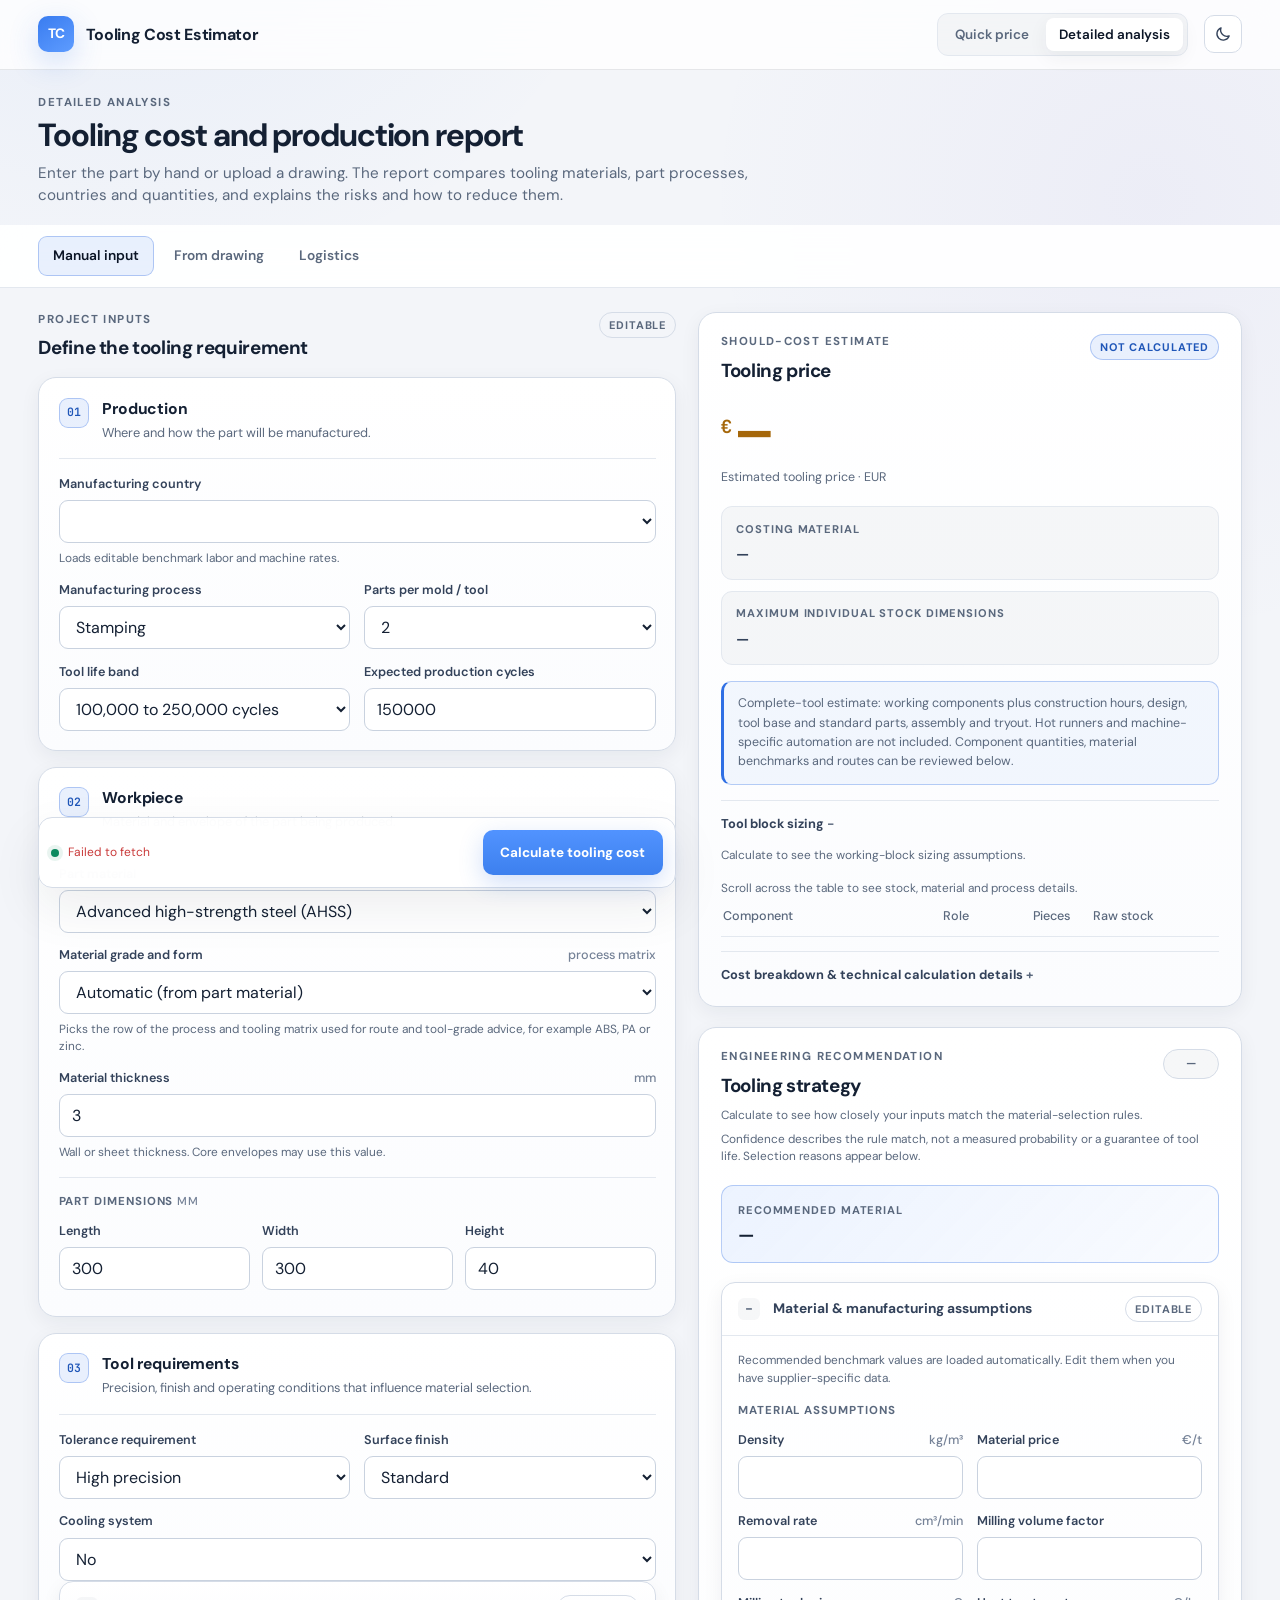
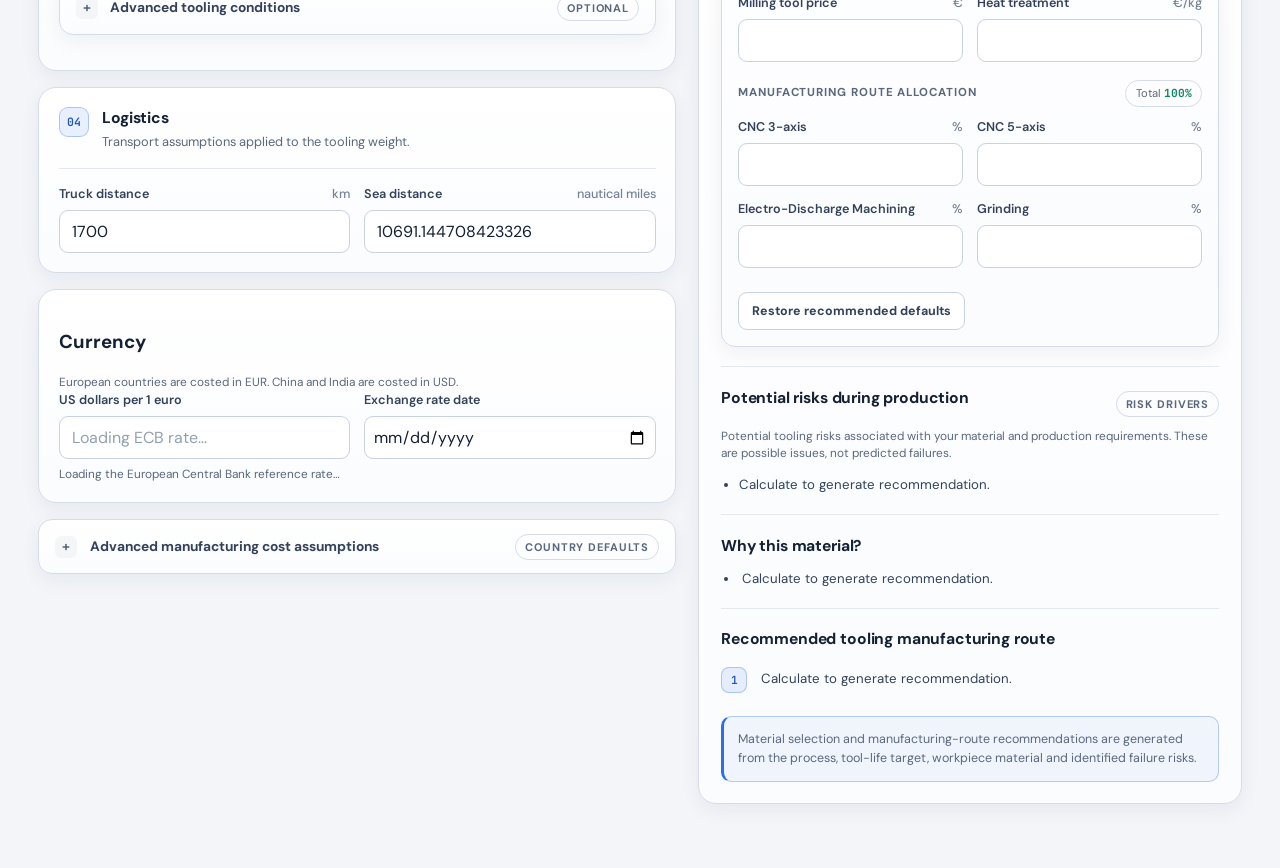
==== frontend/advanced.html @ d8d62699 "Add quick and detailed modes, production report and complete-tool costing Pages and UI - Start page " ====
<!DOCTYPE html>
<html lang="en">
  <head>
    <meta charset="utf-8" />
    <meta name="viewport" content="width=device-width, initial-scale=1" />
    <meta name="color-scheme" content="light dark" />
    <title>Detailed Tooling Analysis</title>

    <link rel="preconnect" href="https://fonts.googleapis.com" />
    <link rel="preconnect" href="https://fonts.gstatic.com" crossorigin />
    <link
      href="https://fonts.googleapis.com/css2?family=DM+Sans:ital,opsz,wght@0,9..40,400;0,9..40,500;0,9..40,600;0,9..40,700&family=JetBrains+Mono:wght@400;500;600&display=swap"
      rel="stylesheet"
    />
    <link rel="stylesheet" href="styles.css" />
    <script src="common.js"></script>
  </head>

  <body>
    <div class="app-shell">
      <header class="app-header">
        <div class="app-header-inner">
          <a class="brand-link" href="index.html">
            <span class="brand-mark" aria-hidden="true">TC</span>
            <span class="brand-name">Tooling Cost Estimator</span>
          </a>
          <nav class="mode-nav" aria-label="Estimator mode">
            <a href="basic.html">Quick price</a>
            <a href="advanced.html" aria-current="page">Detailed analysis</a>
          </nav>
          <button type="button" class="theme-toggle" data-theme-toggle aria-label="Switch theme">
            <svg class="icon-sun" viewBox="0 0 24 24" aria-hidden="true"><circle cx="12" cy="12" r="4.2"/><path d="M12 2.5v2.2M12 19.3v2.2M4.6 4.6l1.6 1.6M17.8 17.8l1.6 1.6M2.5 12h2.2M19.3 12h2.2M4.6 19.4l1.6-1.6M17.8 6.2l1.6-1.6"/></svg>
            <svg class="icon-moon" viewBox="0 0 24 24" aria-hidden="true"><path d="M20.2 14.6A8.4 8.4 0 0 1 9.4 3.8a8.4 8.4 0 1 0 10.8 10.8Z"/></svg>
          </button>
        </div>
      </header>
      <div class="page-hero">
        <p class="eyebrow">Detailed analysis</p>
        <h1>Tooling cost and production report</h1>
        <p class="header-copy">
          Enter the part by hand or upload a drawing. The report compares tooling materials, part processes,
          countries and quantities, and explains the risks and how to reduce them.
        </p>
      </div>

      <nav class="tabs" aria-label="Sections">
        <div class="tabs-inner">
          <button type="button" data-tab="calc" aria-selected="true">Manual input</button>
          <button type="button" data-tab="drawing" aria-selected="false">From drawing</button>
          <button type="button" data-tab="transport" aria-selected="false">Logistics</button>
        </div>
      </nav>

      <main>
        <section id="panel-calc" class="panel active" aria-labelledby="calc-heading">
          <div class="overview-grid">
            <div class="input-column">
              <div class="section-intro">
                <div>
                  <p class="eyebrow">Project inputs</p>
                  <h2 id="calc-heading">Define the tooling requirement</h2>
                </div>
                <span class="status-chip">Editable</span>
              </div>

              <section class="input-card">
                <div class="section-heading">
                  <span class="step-number">01</span>
                  <div>
                    <h3>Production</h3>
                    <p>Where and how the part will be manufactured.</p>
                  </div>
                </div>

                <div class="form-grid two-col">
                  <div class="field field-span-2">
                    <label for="inp-country">Manufacturing country</label>
                    <select id="inp-country"></select>
                    <p class="field-help">Loads editable benchmark labor and machine rates.</p>
                  </div>

                  <div class="field">
                    <label for="inp-process">Manufacturing process</label>
                    <select id="inp-process"></select>
                  </div>

                  <div class="field">
                    <label for="inp-pqty" id="sets-label">Parts per mold / tool</label>
                    <select id="inp-pqty"></select>
                  </div>

                  <div class="field">
                    <label for="inp-cycles" id="quantity-band-label">Tool life band</label>
                    <select id="inp-cycles"></select>
                  </div>

                  <div class="field">
                    <label for="inp-expected-cycles" id="quantity-label">Expected production cycles</label>
                    <input id="inp-expected-cycles" type="number" min="1" step="1" />
                  </div>
                </div>
              </section>

              <section class="input-card">
                <div class="section-heading">
                  <span class="step-number">02</span>
                  <div>
                    <h3>Workpiece</h3>
                    <p>Material and envelope of the part being produced.</p>
                  </div>
                </div>

                <div class="form-grid two-col">
                  <div class="field field-span-2">
                    <label for="inp-workpiece-material">Part material</label>
                    <select id="inp-workpiece-material"></select>
                  </div>

                  <div class="field field-span-2">
                    <label for="inp-material-detail">Material grade and form <span class="unit">process matrix</span></label>
                    <select id="inp-material-detail"><option value="">Automatic (from part material)</option></select>
                    <p class="field-help">Picks the row of the process and tooling matrix used for route and tool-grade advice, for example ABS, PA or zinc.</p>
                  </div>

                  <div class="field field-span-2" id="material-thickness-field">
                    <label for="inp-material-thickness">Material thickness <span class="unit">mm</span></label>
                    <input id="inp-material-thickness" type="number" min="0" step="1" />
                    <p class="field-help">Wall or sheet thickness. Core envelopes may use this value.</p>
                  </div>
                </div>

                <div class="dimension-block">
                  <div class="mini-heading">Part dimensions <span class="unit">mm</span></div>
                  <div class="dim-row">
                    <div class="field">
                      <label for="inp-l">Length</label>
                      <input id="inp-l" type="number" min="1" step="1" />
                    </div>
                    <div class="field">
                      <label for="inp-w">Width</label>
                      <input id="inp-w" type="number" min="1" step="1" />
                    </div>
                    <div class="field">
                      <label for="inp-h">Height</label>
                      <input id="inp-h" type="number" min="1" step="1" />
                    </div>
                  </div>
                </div>
                <p id="part-shape-note" class="field-help"></p>
                <div id="workbook-inputs" hidden>
                  <div class="field">
                    <label for="inp-sizing-mode">Block sizing basis</label>
                    <select id="inp-sizing-mode">
                      <option value="part_scaled">Custom part: adapt reference envelopes</option>
                      <option value="reference">Exact reference example</option>
                    </select>
                  </div>
                  <p id="reference-scope" class="field-help"></p>
                  <button id="use-reference-part" type="button" class="secondary-btn">Restore example geometry</button>
                </div>
              </section>

              <section class="input-card">
                <div class="section-heading">
                  <span class="step-number">03</span>
                  <div>
                    <h3>Tool requirements</h3>
                    <p>Precision, finish and operating conditions that influence material selection.</p>
                  </div>
                </div>

                <div class="form-grid two-col">
                  <div class="field">
                    <label for="inp-tolerance">Tolerance requirement</label>
                    <select id="inp-tolerance">
                      <option value="standard">Standard</option>
                      <option value="precision">Precision</option>
                      <option value="high_precision">High precision</option>
                    </select>
                  </div>

                  <div class="field">
                    <label for="inp-surface-finish">Surface finish</label>
                    <select id="inp-surface-finish">
                      <option value="standard">Standard</option>
                      <option value="high">High</option>
                      <option value="optical">Optical / very high finish</option>
                    </select>
                  </div>

                  <div class="field field-span-2">
                    <label for="inp-cooling">Cooling system</label>
                    <select id="inp-cooling"></select>
                  </div>
                </div>

                <details class="details-card compact-details">
                  <summary>
                    <span>Advanced tooling conditions</span>
                    <span class="summary-meta">Optional</span>
                  </summary>
                  <div class="details-body">
                    <p class="field-help standalone">
                      Known material characteristics are detected automatically. Use these controls only to add an extra abrasive or corrosive condition.
                    </p>
                    <div class="form-grid two-col">
                      <div class="field">
                        <label for="inp-abrasive">Abrasive environment</label>
                        <select id="inp-abrasive">
                          <option value="false">No additional abrasive condition</option>
                          <option value="true">Yes</option>
                        </select>
                      </div>
                      <div class="field">
                        <label for="inp-corrosive">Corrosive environment</label>
                        <select id="inp-corrosive">
                          <option value="false">No additional corrosive condition</option>
                          <option value="true">Yes</option>
                        </select>
                      </div>
                    </div>
                  </div>
                </details>
              </section>

              <section class="input-card">
                <div class="section-heading">
                  <span class="step-number">04</span>
                  <div>
                    <h3>Logistics</h3>
                    <p>Transport assumptions applied to the tooling weight.</p>
                  </div>
                </div>

                <div class="form-grid two-col">
                  <div class="field">
                    <label for="inp-truck">Truck distance <span class="unit">km</span></label>
                    <input id="inp-truck" type="number" min="0" step="1" />
                  </div>
                  <div class="field">
                    <label for="inp-sea">Sea distance <span class="unit">nautical miles</span></label>
                    <input id="inp-sea" type="number" min="0" step="1" />
                  </div>
                </div>
              </section>

              <section class="input-card">
                <h3>Currency</h3>
                <p id="currency-note" class="field-help">European countries are costed in EUR. China and India are costed in USD.</p>
                <div class="form-grid two-col">
                  <div class="field"><label for="inp-fx">US dollars per 1 euro</label><input id="inp-fx" type="number" min="0" step="1" placeholder="Loading ECB rate…" /></div>
                  <div class="field"><label for="inp-fx-date">Exchange rate date</label><input id="inp-fx-date" type="date" /></div>
                </div>
                <p id="fx-source" class="field-help" aria-live="polite">Loading the European Central Bank reference rate…</p>
                <button id="fx-reset" type="button" class="secondary-btn" hidden>Use the ECB rate</button>
              </section>
              <details class="details-card cost-assumptions">
                <summary>
                  <span>Advanced manufacturing cost assumptions</span>
                  <span id="country-defaults-flag" class="summary-meta">Country defaults</span>
                </summary>
                <div class="details-body">
                  <div class="inline-callout">
                    These benchmark values are loaded from the selected country profile and remain fully editable. Modified fields are highlighted. The engineering rate prices tool design, electricity prices machine energy, and overhead and supplier margin form the commercial layer of the price.
                  </div>

                  <div class="assumption-section">
                    <div class="mini-heading">Engineering &amp; labor</div>
                    <div class="form-grid two-col">
                      <div class="field">
                        <label for="inp-engineering-rate">Engineering rate <span class="unit">€/h</span></label>
                        <input id="inp-engineering-rate" type="number" min="0" step="1" />
                      </div>
                      <div class="field">
                        <label for="inp-assembly-rate">Assembly / operator <span class="unit">€/h</span></label>
                        <input id="inp-assembly-rate" type="number" min="0" step="1" />
                      </div>
                    </div>
                  </div>

                  <div class="assumption-section">
                    <div class="mini-heading">Machining rates</div>
                    <div class="form-grid two-col">
                      <div class="field">
                        <label for="inp-cnc3-rate">CNC 3-axis <span class="unit">€/h</span></label>
                        <input id="inp-cnc3-rate" type="number" min="0" step="1" />
                      </div>
                      <div class="field">
                        <label for="inp-cnc5-rate">CNC 5-axis <span class="unit">€/h</span></label>
                        <input id="inp-cnc5-rate" type="number" min="0" step="1" />
                      </div>
                      <div class="field">
                        <label for="inp-edm-rate">Electro-Discharge Machining <span class="unit">€/h</span></label>
                        <input id="inp-edm-rate" type="number" min="0" step="1" />
                      </div>
                      <div class="field">
                        <label for="inp-grinding-rate">Grinding <span class="unit">€/h</span></label>
                        <input id="inp-grinding-rate" type="number" min="0" step="1" />
                      </div>
                    </div>
                  </div>

                  <div class="assumption-section">
                    <div class="mini-heading">Energy &amp; efficiency</div>
                    <div class="form-grid three-col">
                      <div class="field">
                        <label for="inp-electricity">Electricity <span class="unit">€/kWh</span></label>
                        <input id="inp-electricity" type="number" min="0" step="1" />
                      </div>
                      <div class="field">
                        <label for="inp-machine-efficiency">Machine efficiency <span class="unit">%</span></label>
                        <input id="inp-machine-efficiency" type="number" min="1" max="100" step="1" />
                      </div>
                      <div class="field">
                        <label for="inp-operator-efficiency">Operator efficiency <span class="unit">%</span></label>
                        <input id="inp-operator-efficiency" type="number" min="1" max="100" step="1" />
                      </div>
                    </div>
                  </div>

                  <div class="assumption-section">
                    <div class="mini-heading">Commercial assumptions</div>
                    <div class="form-grid two-col">
                      <div class="field">
                        <label for="inp-overhead-rate">Overhead <span class="unit">%</span></label>
                        <input id="inp-overhead-rate" type="number" min="0" max="100" step="1" />
                      </div>
                      <div class="field">
                        <label for="inp-margin-rate">Supplier margin <span class="unit">%</span></label>
                        <input id="inp-margin-rate" type="number" min="0" max="100" step="1" />
                      </div>
                    </div>
                  </div>

                  <button id="reset-country-defaults" type="button" class="secondary-btn">
                    Restore country defaults
                  </button>
                </div>
              </details>

              <div class="calculate-bar">
                <div class="calculate-status-wrap">
                  <span class="status-dot" aria-hidden="true"></span>
                  <p id="calc-status" class="calc-status" aria-live="polite"></p>
                </div>
                <button id="calculate-btn" type="button" class="calculate-btn">
                  Calculate tooling cost
                </button>
              </div>
            </div>

            <aside class="results-column">
              <section class="result-card price-card">
                <div class="result-card-header">
                  <div>
                    <p class="eyebrow">Should-cost estimate</p>
                    <h2 id="price-heading">Tooling price</h2>
                  </div>
                  <span id="estimate-state" class="status-chip accent" aria-live="polite">Not calculated</span>
                </div>

                <div class="price-hero">
                  <span class="currency">€</span>
                  <strong id="out-total">—</strong>
                </div>
                <p class="price-caption">Estimated tooling price · <span id="result-currency">EUR</span></p>
                <p id="estimate-scope" class="estimate-warning" role="status"></p>

                <div class="result-summary-grid">
                  <div class="summary-tile wide">
                    <span>Costing material</span>
                    <strong id="out-c12">—</strong>
                  </div>
                  <div class="summary-tile wide">
                    <span>Maximum individual stock dimensions</span>
                    <strong id="out-c13">—</strong>
                  </div>
                </div>

                <div class="model-note">
                  Complete-tool estimate: working components plus construction hours, design, tool base and standard parts, assembly and tryout. Hot runners and machine-specific automation are not included. Component quantities, material benchmarks and routes can be reviewed below.
                </div>

                <details class="technical-details tooling-block-details" open>
                  <summary>Tool block sizing</summary>
                  <div class="details-body">
                    <p id="tooling-sizing-basis" class="field-help standalone">
                      Calculate to see the working-block sizing assumptions.
                    </p>
                    <p class="field-help">Scroll across the table to see stock, material and process details.</p>
                    <div class="table-wrap" role="region" aria-label="Component stock and material details" tabindex="0">
                      <table class="outputs-table block-table" id="out-blocks">
                        <thead>
                          <tr>
                            <th>Component</th>
                            <th>Role</th>
                            <th>Pieces</th>
                            <th>Raw stock</th>
                            <th>Material / process note</th>
                          </tr>
                        </thead>
                        <tbody></tbody>
                      </table>
                    </div>
                  </div>
                </details>

                <section id="workbook-results" hidden>
                  <p id="block-counts" class="field-help"></p>
                  <p id="grade-summary" class="field-help"></p>
                  <div class="section-title-row">
                    <h3>Component inputs</h3>
                    <span id="block-modified" class="summary-meta">Workbook defaults</span>
                  </div>
                  <div id="block-editors"></div>
                  <button id="reset-blocks" type="button" class="secondary-btn">Restore all component defaults</button>
                  <details class="technical-details">
                    <summary>Estimate scope and design checks</summary>
                    <ul id="estimate-warnings" class="recommendation-list"></ul>
                    <p id="cost-model-note" class="field-help"></p>
                    <h4>Before ordering stock</h4>
                    <ul id="sizing-checklist" class="recommendation-list"></ul>
                  </details>
                  <details class="technical-details">
                    <summary>Block roles and sizing rules</summary>
                    <dl id="sizing-glossary" class="sizing-glossary"></dl>
                    <ol id="sizing-steps" class="recommendation-list"></ol>
                    <h4>Worked example: 100 mm wax sphere</h4>
                    <p class="field-help">Two female halves enclose the sphere. Select Investment casting to calculate this example and edit its assumptions.</p>
                    <div class="table-wrap"><table class="outputs-table"><tbody id="sizing-example"></tbody></table></div>
                  </details>
                </section>

                <details class="technical-details">
                  <summary>Cost breakdown &amp; technical calculation details</summary>
                  <div class="details-body table-wrap">
                    <table class="outputs-table" id="out-main">
                      <tbody></tbody>
                    </table>
                  </div>
                </details>
              </section>

              <section class="result-card recommendation-card">
                <div class="result-card-header">
                  <div>
                    <p class="eyebrow">Engineering recommendation</p>
                    <h2>Tooling strategy</h2>
                  </div>
                  <strong id="rec-confidence" class="confidence-badge">—</strong>
                </div>

                <p id="confidence-explanation" class="field-help">Calculate to see how closely your inputs match the material-selection rules.</p>
                <p class="field-help">Confidence describes the rule match, not a measured probability or a guarantee of tool life. Selection reasons appear below.</p>
                <div class="material-hero">
                  <span>Recommended material</span>
                  <strong id="rec-material">—</strong>
                </div>

                <details id="legacy-tooling-assumptions" class="details-card tooling-assumptions" open>
                  <summary>
                    <span>Material &amp; manufacturing assumptions</span>
                    <span class="summary-meta">Editable</span>
                  </summary>
                  <div class="details-body">
                    <p class="field-help standalone">
                      Recommended benchmark values are loaded automatically. Edit them when you have supplier-specific data.
                    </p>

                    <div class="mini-heading">Material assumptions</div>
                    <div class="form-grid two-col">
                      <div class="field">
                        <label for="inp-tool-density">Density <span class="unit">kg/m³</span></label>
                        <input id="inp-tool-density" type="number" min="1" step="1" />
                      </div>
                      <div class="field">
                        <label for="inp-tool-price">Material price <span class="unit">€/t</span></label>
                        <input id="inp-tool-price" type="number" min="0" step="1" />
                      </div>
                      <div class="field">
                        <label for="inp-tool-mrr">Removal rate <span class="unit">cm³/min</span></label>
                        <input id="inp-tool-mrr" type="number" min="0" step="1" />
                      </div>
                      <div class="field">
                        <label for="inp-milling-volume-factor">Milling volume factor</label>
                        <input id="inp-milling-volume-factor" type="number" min="0" step="1" />
                      </div>
                      <div class="field">
                        <label for="inp-milling-tool-price">Milling tool price <span class="unit">€</span></label>
                        <input id="inp-milling-tool-price" type="number" min="0" step="1" />
                      </div>
                      <div class="field">
                        <label for="inp-heat-treatment">Heat treatment <span class="unit">€/kg</span></label>
                        <input id="inp-heat-treatment" type="number" min="0" step="1" />
                      </div>
                    </div>

                    <div class="route-heading-row">
                      <div class="mini-heading">Manufacturing route allocation</div>
                      <div class="route-total-pill">Total <strong id="route-total">100%</strong></div>
                    </div>

                    <div class="form-grid two-col route-grid">
                      <div class="field">
                        <label for="inp-route-cnc3">CNC 3-axis <span class="unit">%</span></label>
                        <input id="inp-route-cnc3" type="number" min="0" max="100" step="1" />
                      </div>
                      <div class="field">
                        <label for="inp-route-cnc5">CNC 5-axis <span class="unit">%</span></label>
                        <input id="inp-route-cnc5" type="number" min="0" max="100" step="1" />
                      </div>
                      <div class="field">
                        <label for="inp-route-edm">Electro-Discharge Machining <span class="unit">%</span></label>
                        <input id="inp-route-edm" type="number" min="0" max="100" step="1" />
                      </div>
                      <div class="field">
                        <label for="inp-route-grinding">Grinding <span class="unit">%</span></label>
                        <input id="inp-route-grinding" type="number" min="0" max="100" step="1" />
                      </div>
                    </div>

                    <button id="reset-tooling-defaults" type="button" class="secondary-btn">
                      Restore recommended defaults
                    </button>
                  </div>
                </details>

                <div class="recommendation-section">
                  <div class="section-title-row">
                    <h3>Potential risks during production</h3>
                    <span class="mini-badge">Risk drivers</span>
                  </div>
                  <p class="field-help">Potential tooling risks associated with your material and production requirements. These are possible issues, not predicted failures.</p>
                  <ul id="rec-failure-modes" class="recommendation-list risk-list">
                    <li>Calculate to generate recommendation.</li>
                  </ul>
                </div>

                <div class="recommendation-section">
                  <h3>Why this material?</h3>
                  <ul id="rec-reasons" class="recommendation-list reason-list">
                    <li>Calculate to generate recommendation.</li>
                  </ul>
                </div>

                <div class="recommendation-section route-section">
                  <h3>Recommended tooling manufacturing route</h3>
                  <ol id="rec-operations" class="recommendation-list recommendation-route">
                    <li>Calculate to generate recommendation.</li>
                  </ol>
                </div>

                <div class="model-note small">
                  Material selection and manufacturing-route recommendations are generated from the process, tool-life target, workpiece material and identified failure risks.
                </div>
              </section>
            </aside>
          </div>
          <section id="report" class="report" aria-labelledby="report-heading" hidden>
            <div class="section-intro report-intro">
              <div>
                <p class="eyebrow">Production report</p>
                <h2 id="report-heading">How to make it, and what it costs</h2>
              </div>
              <span id="report-state" class="status-chip accent">Up to date</span>
            </div>

            <div class="report-kpis">
              <div class="kpi"><span>Tooling price</span><strong id="rk-price">—</strong><small id="rk-price-note"></small></div>
              <div class="kpi"><span>Tooling cost per part</span><strong id="rk-per-part">—</strong><small id="rk-per-part-note"></small></div>
              <div class="kpi"><span>Best-fit tooling material</span><strong id="rk-material">—</strong><small id="rk-material-note"></small></div>
              <div class="kpi"><span>Lowest-cost country</span><strong id="rk-country">—</strong><small id="rk-country-note"></small></div>
            </div>

            <section class="result-card ai-card" aria-labelledby="ai-heading">
              <div class="result-card-header">
                <div>
                  <p class="eyebrow">AI summary</p>
                  <h3 id="ai-heading">Recommendations in plain words</h3>
                </div>
                <button id="ai-btn" type="button" class="secondary-btn ai-btn">Write AI summary</button>
              </div>
              <p id="ai-status" class="field-help" aria-live="polite">Writes a short summary of this report. It uses only the figures calculated here, and takes about 5–15 seconds.</p>
              <div id="ai-output" class="ai-output" hidden>
                <p id="ai-headline" class="ai-headline"></p>
                <h4>Recommendations</h4>
                <ul id="ai-recommendations" class="recommendation-list reason-list"></ul>
                <h4>Watch out for</h4>
                <ul id="ai-watch" class="recommendation-list risk-list"></ul>
                <p id="ai-model" class="field-help"></p>
              </div>
            </section>

            <div class="report-grid">
              <section class="result-card" aria-labelledby="drivers-heading">
                <p class="eyebrow">Cost structure</p>
                <h3 id="drivers-heading">Where the money goes</h3>
                <div id="rp-drivers" class="bar-list"></div>
              </section>
              <section class="result-card" aria-labelledby="quantity-heading">
                <p class="eyebrow">Quantity</p>
                <h3 id="quantity-heading">Tool cost by production quantity</h3>
                <p class="field-help">Higher quantities need more durable tooling and, beyond the tool's life, replacement working components. Lifetime = first tool + replacements; the cost per part spreads the lifetime cost over the quantity shown.</p>
                <div class="table-wrap" role="region" aria-label="Tool cost by quantity" tabindex="0">
                  <table class="outputs-table compare-table">
                    <thead><tr><th>Quantity band</th><th class="num">Tool price</th><th class="num">Lifetime</th><th class="num">Per part</th></tr></thead>
                    <tbody id="rp-quantity"></tbody>
                  </table>
                </div>
              </section>
            </div>

            <section class="result-card" aria-labelledby="life-heading">
              <p class="eyebrow">Tool life</p>
              <h3 id="life-heading">How long the tool lasts, and what the whole run costs</h3>
              <div class="report-kpis life-kpis">
                <div class="kpi"><span>Typical life of working parts</span><strong id="rl-life">—</strong><small id="rl-life-note"></small></div>
                <div class="kpi"><span>Replacement sets</span><strong id="rl-replacements">—</strong><small id="rl-replacements-note"></small></div>
                <div class="kpi"><span>Lifetime tooling cost</span><strong id="rl-lifetime">—</strong><small id="rl-lifetime-note"></small></div>
              </div>
              <ul id="rl-items" class="recommendation-list reason-list"></ul>
              <p id="rl-basis" class="field-help"></p>
            </section>

            <section class="result-card" aria-labelledby="materials-heading">
              <p class="eyebrow">Tooling material</p>
              <h3 id="materials-heading">Which tooling material is better?</h3>
              <p id="rp-material-basis" class="field-help"></p>
              <div id="rp-materials" class="option-grid"></div>
              <details class="technical-details">
                <summary id="rp-materials-hidden-summary">Not recommended for this process</summary>
                <div id="rp-materials-hidden" class="option-grid"></div>
              </details>
            </section>

            <section class="result-card matrix-card" aria-labelledby="matrix-heading">
              <div class="result-card-header">
                <div>
                  <p class="eyebrow">Process and tooling matrix</p>
                  <h3 id="matrix-heading">Recommended route for your material and quantity</h3>
                </div>
                <span id="rp-matrix-chip" class="status-chip"></span>
              </div>
              <p id="rp-matrix-summary" class="matrix-summary"></p>
              <div id="rp-matrix-body">
                <div class="table-wrap" role="region" aria-label="Process and tooling by quantity" tabindex="0">
                  <table class="outputs-table compare-table matrix-table">
                    <thead><tr><th>Quantity band</th><th>Production route</th><th>Tooling</th></tr></thead>
                    <tbody id="rp-matrix-bands"></tbody>
                  </table>
                </div>
                <h4 class="mini-heading">Tool grades for your quantity</h4>
                <dl id="rp-matrix-grades" class="risk-table"></dl>
              </div>
            </section>

            <section class="result-card" aria-labelledby="processes-heading">
              <p class="eyebrow">Part production</p>
              <h3 id="processes-heading">Which process should make the part?</h3>
              <p class="field-help">The same part and quantity, with the tooling priced for each process that suits the part material. Piece cost (cycle time, material and labour per part) is not calculated; the piece-cost level is a general guide.</p>
              <div id="rp-processes" class="option-grid"></div>
            </section>

            <div class="report-grid">
              <section class="result-card" aria-labelledby="countries-heading">
                <p class="eyebrow">Sourcing</p>
                <h3 id="countries-heading">Where is the tool cheapest?</h3>
                <p id="rp-country-basis" class="field-help"></p>
                <div id="rp-countries" class="bar-list"></div>
              </section>
              <section class="result-card" aria-labelledby="risks-heading">
                <p class="eyebrow">Risks</p>
                <h3 id="risks-heading">Risks and how to reduce them</h3>
                <dl id="rp-risks" class="risk-table"></dl>
              </section>
            </div>

            <section class="result-card" aria-labelledby="design-heading">
              <p class="eyebrow">Design and ordering</p>
              <h3 id="design-heading">Advice before you order</h3>
              <ul id="rp-design" class="recommendation-list reason-list"></ul>
              <ul id="rp-method" class="method-notes"></ul>
            </section>
          </section>
        </section>

        <section id="panel-drawing" class="panel" aria-labelledby="drawing-heading">
          <div class="drawing-shell">
            <div class="section-intro">
              <div>
                <p class="eyebrow">Drawing to estimate</p>
                <h2 id="drawing-heading">Estimate tooling cost from a part drawing</h2>
              </div>
              <span id="drawing-state" class="status-chip accent" aria-live="polite">No drawing</span>
            </div>

            <div class="drawing-grid">
              <section class="input-card drawing-upload-card">
                <div class="section-heading">
                  <span class="step-number">01</span>
                  <div>
                    <h3>Upload drawing</h3>
                    <p>PDF, PNG, JPG, WEBP, TIFF, BMP or GIF · up to 15 MB</p>
                  </div>
                </div>

                <div id="drop-zone" class="drop-zone" role="button" tabindex="0" aria-describedby="drop-zone-hint">
                  <svg class="drop-icon" viewBox="0 0 24 24" aria-hidden="true"><path d="M12 16V4m0 0-4.5 4.5M12 4l4.5 4.5M4 15v3a2 2 0 0 0 2 2h12a2 2 0 0 0 2-2v-3" fill="none" stroke="currentColor" stroke-width="1.8" stroke-linecap="round" stroke-linejoin="round"/></svg>
                  <strong>Drop a drawing here</strong>
                  <span>or <span class="link-like">browse your computer</span></span>
                  <span id="drop-zone-hint" class="drop-hint">You can also paste a screenshot (Ctrl+V / ⌘V).</span>
                </div>
                <p id="drawing-upload-error" class="upload-error" role="alert" hidden></p>
                <input id="drawing-file" type="file" accept=".pdf,.png,.jpg,.jpeg,.webp,.tif,.tiff,.bmp,.gif,application/pdf,image/*" hidden />

                <div id="drawing-preview" class="drawing-preview" hidden>
                  <div id="drawing-preview-frame" class="drawing-preview-frame"></div>
                  <div class="drawing-file-row">
                    <span id="drawing-file-name" class="drawing-file-name"></span>
                    <button id="drawing-replace" type="button" class="secondary-btn">Upload another</button>
                  </div>
                </div>

                <p class="field-help">The drawing is sent to the configured AI model for reading. CAD-exported PDFs give the most reliable result: their values are cross-checked against the text inside the PDF.</p>
              </section>

              <section class="input-card drawing-results-card">
                <div class="section-heading">
                  <span class="step-number">02</span>
                  <div>
                    <h3>Check recognized values</h3>
                    <p>Overall part envelope in millimetres. Every value stays editable.</p>
                  </div>
                </div>

                <div id="drawing-empty" class="drawing-empty">Upload a drawing to read its dimensions.</div>
                <div id="drawing-loading" class="drawing-loading" hidden>
                  <span class="spinner" aria-hidden="true"></span>
                  <span id="drawing-loading-text">Reading drawing…</span>
                </div>
                <div id="drawing-error" class="drawing-error" role="alert" hidden></div>

                <div id="drawing-fields" hidden>
                  <p id="drawing-part-name" class="drawing-part-name"></p>
                  <div class="drawing-dims">
                    <div class="field">
                      <label for="drawing-l">Length <span class="unit">mm</span></label>
                      <input id="drawing-l" type="number" min="0" step="any" />
                      <p id="drawing-l-source" class="dim-source"></p>
                    </div>
                    <div class="field">
                      <label for="drawing-w">Width <span class="unit">mm</span></label>
                      <input id="drawing-w" type="number" min="0" step="any" />
                      <p id="drawing-w-source" class="dim-source"></p>
                    </div>
                    <div class="field">
                      <label for="drawing-h">Height <span class="unit">mm</span></label>
                      <input id="drawing-h" type="number" min="0" step="any" />
                      <p id="drawing-h-source" class="dim-source"></p>
                    </div>
                  </div>
                  <div class="form-grid two-col">
                    <div class="field">
                      <label for="drawing-t">Wall / material thickness <span class="unit">mm</span></label>
                      <input id="drawing-t" type="number" min="0" step="any" />
                      <p id="drawing-t-source" class="dim-source"></p>
                    </div>
                    <div class="field">
                      <label for="drawing-material">Part material</label>
                      <select id="drawing-material"></select>
                      <p id="drawing-material-source" class="dim-source"></p>
                    </div>
                  </div>
                  <ul id="drawing-warnings" class="drawing-warnings"></ul>
                  <details class="technical-details drawing-all-dims">
                    <summary id="drawing-all-dims-summary">All dimensions read</summary>
                    <div class="details-body">
                      <div class="table-wrap" role="region" aria-label="All dimensions read from the drawing" tabindex="0">
                        <table class="outputs-table">
                          <thead><tr><th>As printed</th><th>Unit</th><th>View</th><th>Measures</th><th>Check</th></tr></thead>
                          <tbody id="drawing-all-dims"></tbody>
                        </table>
                      </div>
                    </div>
                  </details>
                  <p id="drawing-model" class="field-help"></p>
                </div>
              </section>
            </div>

            <section class="input-card drawing-cost-card">
              <div class="section-heading">
                <span class="step-number">03</span>
                <div>
                  <h3>Calculate tooling cost</h3>
                  <p>These settings are shared with Manual input, where all other assumptions can be edited.</p>
                </div>
              </div>
              <div class="drawing-cost-grid">
                <div class="form-grid two-col">
                  <div class="field">
                    <label for="drawing-country">Manufacturing country</label>
                    <select id="drawing-country" data-mirror="inp-country"></select>
                  </div>
                  <div class="field">
                    <label for="drawing-process">Manufacturing process</label>
                    <select id="drawing-process" data-mirror="inp-process"></select>
                  </div>
                  <div class="field field-span-2">
                    <label for="drawing-pqty" data-label-from="sets-label">Parts per mold / tool</label>
                    <select id="drawing-pqty" data-mirror="inp-pqty"></select>
                  </div>
                  <div class="field">
                    <label for="drawing-cycles" data-label-from="quantity-band-label">Tool life band</label>
                    <select id="drawing-cycles" data-mirror="inp-cycles"></select>
                  </div>
                  <div class="field">
                    <label for="drawing-expected" data-label-from="quantity-label">Expected production cycles</label>
                    <input id="drawing-expected" type="number" min="1" step="1" data-mirror="inp-expected-cycles" />
                  </div>
                </div>
                <div class="drawing-cost-result">
                  <button id="drawing-calc-btn" type="button" class="calculate-btn" disabled>Use these values &amp; calculate</button>
                  <p id="drawing-calc-status" class="field-help" aria-live="polite">Upload a drawing first.</p>
                  <div id="drawing-cost" class="drawing-cost" hidden>
                    <span class="eyebrow">Estimated tooling price</span>
                    <div class="price-hero"><span id="drawing-cost-currency" class="currency">€</span><strong id="drawing-cost-total">—</strong></div>
                    <p id="drawing-cost-detail" class="price-caption"></p>
                    <p id="drawing-cost-scope" class="estimate-warning"></p>
                    <button id="drawing-open-breakdown" type="button" class="secondary-btn">Open the full report</button>
                  </div>
                </div>
              </div>
            </section>
          </div>
        </section>

        <section id="panel-transport" class="panel" aria-labelledby="transport-heading">
          <div class="reference-shell">
            <div class="section-intro reference-intro">
              <div>
                <p class="eyebrow">Logistics assumptions</p>
                <h2 id="transport-heading">Transport parameters</h2>
              </div>
            </div>
            <div class="reference-card">
              <p class="reference-copy">Distances are entered under Manual input. Freight prices below apply to one vehicle or sea load. The estimate allocates them to the tooling weight, or charges whole loads.</p>
              <div class="form-grid two-col">
<div class="field"><label for="road-rate">Road freight rate <span class="unit">€/vehicle-km</span></label><input id="road-rate" type="number" min="0" step="1" value="5.6" /></div><div class="field"><label for="sea-rate">Sea freight rate <span class="unit">€/load-nautical mile</span></label><input id="sea-rate" type="number" min="0" step="1" value="0.7482828282828283" /></div><div class="field"><label for="road-load">Road load capacity <span class="unit">kg</span></label><input id="road-load" type="number" min="0" step="1" value="18000" /></div><div class="field"><label for="sea-load">Sea load capacity <span class="unit">kg</span></label><input id="sea-load" type="number" min="0" step="1" value="27000" /></div><div class="field"><label for="road-journeys">Charged road journeys <span class="unit"></span></label><input id="road-journeys" type="number" min="1" step="1" value="2" /></div><div class="field"><label for="sea-journeys">Charged sea journeys <span class="unit"></span></label><input id="sea-journeys" type="number" min="1" step="1" value="2" /></div>
              <div class="field field-span-2"><label for="freight-allocation">Freight allocation</label><select id="freight-allocation"><option value="proportional">Proportional share by weight</option><option value="whole_load">Whole loads (rounded up)</option></select></div>
              </div>
              <p class="field-help">Two charged journeys preserve the original estimate’s ×2 factor. Change this to match your shipment. Proportional allocation may differ from a carrier’s minimum charge.</p>
              <button id="reset-logistics" class="secondary-btn" type="button">Restore freight defaults</button>
              <div id="freight-breakdown" class="model-note" aria-live="polite">Calculate to see road and sea freight costs.</div>
              <p class="field-help">Freight = distance × rate × load allocation × charged journeys. Freight is passed through at cost, without overhead or margin.</p>
              <p id="logistics-status" class="field-help" aria-live="polite"></p>
            </div>
          </div>
        </section>
      </main>
    </div>

    <script src="workbook.js"></script>
    <script src="app.js"></script>
    <script src="report.js"></script>
  </body>
</html>
---- frontend/styles.css ----
:root {
  --radius-lg: 18px;
  --radius-md: 12px;
  --radius-sm: 9px;
  --font: "DM Sans", "Segoe UI", system-ui, sans-serif;
  --mono: "JetBrains Mono", "SF Mono", ui-monospace, monospace;
  color-scheme: light;
  --bg: #f3f5f9;
  --bg-soft: #edf1f6;
  --surface: #ffffff;
  --surface-raised: #ffffff;
  --surface-soft: #f6f8fb;
  --surface-hover: #edf2fa;
  --border: #d5dce7;
  --border-soft: #e3e8ef;
  --text: #142033;
  --text-strong: #0b1526;
  --text-soft: #33425a;
  --muted: #5a687d;
  --muted-2: #758297;
  --accent: #2f6fe4;
  --accent-hover: #245bc0;
  --accent-text: #1f56b8;
  --link-hover: #1d4ea6;
  --accent-soft: rgba(47, 111, 228, 0.1);
  --accent-faint: rgba(47, 111, 228, 0.05);
  --accent-border: rgba(47, 111, 228, 0.32);
  --accent-shadow: rgba(47, 111, 228, 0.22);
  --focus-ring: rgba(47, 111, 228, 0.18);
  --ok: #0c8a5f;
  --ok-soft: rgba(12, 138, 95, 0.09);
  --warn: #a5670a;
  --danger: #c93a3a;
  --tint: rgba(15, 30, 60, 0.035);
  --inset-bg: rgba(15, 30, 60, 0.035);
  --header-bg: rgba(255, 255, 255, 0.8);
  --header-border: rgba(20, 32, 51, 0.1);
  --tabs-bg: rgba(255, 255, 255, 0.92);
  --sticky-bg: rgba(255, 255, 255, 0.95);
  --card-grad-1: #ffffff;
  --card-grad-2: #fbfcfe;
  --glow-1: rgba(47, 111, 228, 0.08);
  --glow-2: rgba(110, 90, 200, 0.05);
  --input-bg: #ffffff;
  --input-bg-focus: #ffffff;
  --input-border: #c9d2df;
  --input-border-hover: #a9b6c8;
  --placeholder: #93a0b3;
  --shadow-lg: 0 20px 50px rgba(20, 32, 51, 0.08);
  --shadow-sm: 0 6px 20px rgba(20, 32, 51, 0.06);
}

/* Dark theme: follows the system unless the visitor picked a theme. */
@media (prefers-color-scheme: dark) {
  :root:not([data-theme="light"]) {
  color-scheme: dark;
  --bg: #0b1016;
  --bg-soft: #0f151d;
  --surface: #131b26;
  --surface-raised: #182231;
  --surface-soft: #101821;
  --surface-hover: #1d2938;
  --border: #273548;
  --border-soft: #202c3b;
  --text: #edf3fb;
  --text-strong: #ffffff;
  --text-soft: #c5d0df;
  --muted: #8597ad;
  --muted-2: #64748b;
  --accent: #4c8dff;
  --accent-hover: #6ba0ff;
  --accent-text: #9ec0ff;
  --link-hover: #8db5ff;
  --accent-soft: rgba(76, 141, 255, 0.12);
  --accent-faint: rgba(76, 141, 255, 0.065);
  --accent-border: rgba(76, 141, 255, 0.35);
  --accent-shadow: rgba(61, 128, 238, 0.24);
  --focus-ring: rgba(76, 141, 255, 0.14);
  --ok: #42d6a4;
  --ok-soft: rgba(66, 214, 164, 0.1);
  --warn: #f4bd4c;
  --danger: #ff7474;
  --tint: rgba(255, 255, 255, 0.03);
  --inset-bg: rgba(8, 13, 18, 0.3);
  --header-bg: rgba(11, 16, 22, 0.72);
  --header-border: rgba(39, 53, 72, 0.8);
  --tabs-bg: rgba(11, 16, 22, 0.9);
  --sticky-bg: rgba(15, 21, 29, 0.93);
  --card-grad-1: rgba(24, 34, 49, 0.96);
  --card-grad-2: rgba(19, 27, 38, 0.98);
  --glow-1: rgba(62, 115, 196, 0.16);
  --glow-2: rgba(88, 70, 175, 0.09);
  --input-bg: #0d141c;
  --input-bg-focus: #0f1721;
  --input-border: #314156;
  --input-border-hover: #41546c;
  --placeholder: #526279;
  --shadow-lg: 0 28px 70px rgba(0, 0, 0, 0.28);
  --shadow-sm: 0 10px 30px rgba(0, 0, 0, 0.16);
  }
}

:root[data-theme="dark"] {
  color-scheme: dark;
  --bg: #0b1016;
  --bg-soft: #0f151d;
  --surface: #131b26;
  --surface-raised: #182231;
  --surface-soft: #101821;
  --surface-hover: #1d2938;
  --border: #273548;
  --border-soft: #202c3b;
  --text: #edf3fb;
  --text-strong: #ffffff;
  --text-soft: #c5d0df;
  --muted: #8597ad;
  --muted-2: #64748b;
  --accent: #4c8dff;
  --accent-hover: #6ba0ff;
  --accent-text: #9ec0ff;
  --link-hover: #8db5ff;
  --accent-soft: rgba(76, 141, 255, 0.12);
  --accent-faint: rgba(76, 141, 255, 0.065);
  --accent-border: rgba(76, 141, 255, 0.35);
  --accent-shadow: rgba(61, 128, 238, 0.24);
  --focus-ring: rgba(76, 141, 255, 0.14);
  --ok: #42d6a4;
  --ok-soft: rgba(66, 214, 164, 0.1);
  --warn: #f4bd4c;
  --danger: #ff7474;
  --tint: rgba(255, 255, 255, 0.03);
  --inset-bg: rgba(8, 13, 18, 0.3);
  --header-bg: rgba(11, 16, 22, 0.72);
  --header-border: rgba(39, 53, 72, 0.8);
  --tabs-bg: rgba(11, 16, 22, 0.9);
  --sticky-bg: rgba(15, 21, 29, 0.93);
  --card-grad-1: rgba(24, 34, 49, 0.96);
  --card-grad-2: rgba(19, 27, 38, 0.98);
  --glow-1: rgba(62, 115, 196, 0.16);
  --glow-2: rgba(88, 70, 175, 0.09);
  --input-bg: #0d141c;
  --input-bg-focus: #0f1721;
  --input-border: #314156;
  --input-border-hover: #41546c;
  --placeholder: #526279;
  --shadow-lg: 0 28px 70px rgba(0, 0, 0, 0.28);
  --shadow-sm: 0 10px 30px rgba(0, 0, 0, 0.16);
}

*,
*::before,
*::after {
  box-sizing: border-box;
}

html {
  font-size: 16px;
  -webkit-font-smoothing: antialiased;
  scroll-behavior: smooth;
}

body {
  margin: 0;
  min-height: 100vh;
  font-family: var(--font);
  color: var(--text);
  line-height: 1.45;
  background:
    radial-gradient(circle at 10% -10%, var(--glow-1), transparent 34rem),
    radial-gradient(circle at 90% 8%, var(--glow-2), transparent 28rem),
    var(--bg);
}

button,
input,
select {
  font: inherit;
}

button,
summary,
select {
  -webkit-tap-highlight-color: transparent;
}

a {
  color: var(--accent-hover);
  text-decoration: none;
}

a:hover {
  color: var(--link-hover);
}

.app-shell {
  min-height: 100vh;
}

.app-header {
  border-bottom: 1px solid var(--header-border);
  background: var(--header-bg);
  backdrop-filter: blur(16px);
}

.brand-block {
  max-width: 1440px;
  margin: 0 auto;
  padding: 1.7rem clamp(1rem, 3vw, 2.5rem) 1.5rem;
  display: flex;
  align-items: flex-start;
  gap: 1rem;
}

.brand-mark {
  width: 44px;
  height: 44px;
  flex: 0 0 44px;
  border-radius: 12px;
  display: grid;
  place-items: center;
  font-weight: 700;
  letter-spacing: -0.04em;
  color: white;
  background: linear-gradient(145deg, #397cf0, #5e9cff);
  box-shadow: 0 10px 30px var(--accent-shadow);
}

.eyebrow {
  margin: 0 0 0.35rem;
  font-size: 0.72rem;
  font-weight: 700;
  text-transform: uppercase;
  letter-spacing: 0.12em;
  color: var(--muted);
}

.app-header h1 {
  margin: 0;
  font-size: clamp(1.45rem, 3vw, 2rem);
  line-height: 1.1;
  letter-spacing: -0.035em;
}

.header-copy {
  margin: 0.5rem 0 0;
  max-width: 760px;
  color: var(--muted);
  font-size: 0.95rem;
}

.tabs {
  position: sticky;
  top: 0;
  z-index: 30;
  border-bottom: 1px solid var(--border-soft);
  background: var(--tabs-bg);
  backdrop-filter: blur(16px);
}

.tabs-inner {
  max-width: 1440px;
  margin: 0 auto;
  padding: 0.65rem clamp(1rem, 3vw, 2.5rem);
  display: flex;
  gap: 0.35rem;
  overflow-x: auto;
  scrollbar-width: none;
}

.tabs-inner::-webkit-scrollbar {
  display: none;
}

.tabs button {
  flex: 0 0 auto;
  border: 1px solid transparent;
  border-radius: 9px;
  padding: 0.58rem 0.85rem;
  background: transparent;
  color: var(--muted);
  font-weight: 600;
  font-size: 0.86rem;
  cursor: pointer;
  transition: 0.16s ease;
}

.tabs button:hover {
  color: var(--text);
  background: var(--tint);
}

.tabs button[aria-selected="true"] {
  color: var(--text-strong);
  background: var(--accent-soft);
  border-color: var(--accent-border);
}

main {
  max-width: 1440px;
  margin: 0 auto;
  padding: 1.5rem clamp(1rem, 3vw, 2.5rem) 4rem;
}

.panel {
  display: none;
}

.panel.active {
  display: block;
  animation: panel-in 0.18s ease;
}

@keyframes panel-in {
  from { opacity: 0; transform: translateY(4px); }
  to { opacity: 1; transform: translateY(0); }
}

.overview-grid {
  display: grid;
  grid-template-columns: minmax(0, 1.08fr) minmax(420px, 0.92fr);
  gap: 1.4rem;
  align-items: start;
}

.input-column,
.results-column {
  min-width: 0;
}

.results-column {
  display: grid;
  gap: 1.2rem;
}

@media (min-width: 1100px) {
  .price-card {
    position: static;
  }
}

.section-intro,
.result-card-header {
  display: flex;
  align-items: flex-start;
  justify-content: space-between;
  gap: 1rem;
}

.section-intro {
  margin-bottom: 1rem;
}

.section-intro h2,
.result-card h2 {
  margin: 0;
  font-size: 1.18rem;
  letter-spacing: -0.02em;
}

.status-chip,
.mini-badge,
.summary-meta {
  display: inline-flex;
  align-items: center;
  width: max-content;
  border: 1px solid var(--border);
  border-radius: 999px;
  padding: 0.25rem 0.55rem;
  color: var(--muted);
  font-size: 0.69rem;
  font-weight: 700;
  text-transform: uppercase;
  letter-spacing: 0.08em;
  white-space: nowrap;
}

.status-chip.accent {
  color: var(--accent-text);
  border-color: var(--accent-border);
  background: var(--accent-soft);
}

.input-card,
.result-card,
.reference-card,
.details-card {
  border: 1px solid var(--border);
  background: linear-gradient(180deg, var(--card-grad-1), var(--card-grad-2));
  box-shadow: var(--shadow-sm);
}

.input-card,
.result-card,
.reference-card {
  border-radius: var(--radius-lg);
}

.input-card {
  padding: 1.2rem;
  margin-bottom: 1rem;
}

.result-card {
  padding: 1.35rem;
}

.section-heading {
  display: flex;
  gap: 0.85rem;
  align-items: flex-start;
  padding-bottom: 1rem;
  margin-bottom: 1rem;
  border-bottom: 1px solid var(--border-soft);
}

.step-number {
  width: 30px;
  height: 30px;
  flex: 0 0 30px;
  border-radius: 9px;
  display: grid;
  place-items: center;
  color: var(--accent-text);
  background: var(--accent-soft);
  border: 1px solid var(--accent-border);
  font-family: var(--mono);
  font-size: 0.72rem;
  font-weight: 600;
}

.section-heading h3,
.recommendation-section h3 {
  margin: 0;
  font-size: 0.98rem;
  letter-spacing: -0.01em;
}

.section-heading p {
  margin: 0.22rem 0 0;
  color: var(--muted);
  font-size: 0.8rem;
}

.form-grid {
  display: grid;
  gap: 0.85rem;
}

.form-grid.two-col {
  grid-template-columns: repeat(2, minmax(0, 1fr));
}

.form-grid.three-col {
  grid-template-columns: repeat(3, minmax(0, 1fr));
}

.field-span-2 {
  grid-column: span 2;
}

.field {
  min-width: 0;
}

.field label {
  display: flex;
  align-items: baseline;
  justify-content: space-between;
  gap: 0.4rem;
  margin-bottom: 0.42rem;
  color: var(--text-soft);
  font-size: 0.79rem;
  font-weight: 600;
}

.unit {
  color: var(--muted-2);
  font-weight: 500;
}

.field input[type="number"],
.field select {
  width: 100%;
  height: 43px;
  padding: 0 0.78rem;
  border: 1px solid var(--input-border);
  border-radius: var(--radius-sm);
  background: var(--input-bg);
  color: var(--text);
  outline: none;
  transition: border-color .15s ease, box-shadow .15s ease, background .15s ease;
}

.field input[type="number"]:hover,
.field select:hover {
  border-color: var(--input-border-hover);
}

.field input:focus,
.field select:focus {
  border-color: var(--accent);
  box-shadow: 0 0 0 3px var(--focus-ring);
  background: var(--input-bg-focus);
}

.field input::placeholder {
  color: var(--placeholder);
}

.field-help {
  margin: 0.42rem 0 0;
  color: var(--muted);
  font-size: 0.74rem;
}

.field-help.standalone {
  margin: 0 0 1rem;
}

.field-muted {
  opacity: 0.66;
}

.dimension-block {
  margin-top: 1rem;
  padding-top: 1rem;
  border-top: 1px solid var(--border-soft);
}

.mini-heading {
  margin: 0 0 0.7rem;
  color: var(--muted);
  font-size: 0.72rem;
  font-weight: 700;
  text-transform: uppercase;
  letter-spacing: 0.08em;
}

.dim-row {
  display: grid;
  grid-template-columns: repeat(3, minmax(0, 1fr));
  gap: 0.75rem;
}

.details-card {
  border-radius: 14px;
  overflow: hidden;
  margin-bottom: 1rem;
}

.details-card summary,
.technical-details summary {
  list-style: none;
  cursor: pointer;
  user-select: none;
}

.details-card summary::-webkit-details-marker,
.technical-details summary::-webkit-details-marker {
  display: none;
}

.details-card > summary {
  min-height: 52px;
  padding: 0.82rem 1rem;
  display: flex;
  align-items: center;
  justify-content: space-between;
  gap: 1rem;
  color: var(--text-soft);
  font-size: 0.86rem;
  font-weight: 700;
}

.details-card > summary::before {
  content: "+";
  width: 22px;
  height: 22px;
  flex: 0 0 22px;
  display: grid;
  place-items: center;
  border-radius: 6px;
  background: var(--tint);
  color: var(--muted);
  margin-right: -0.2rem;
}

.details-card[open] > summary::before {
  content: "−";
}

.details-card > summary > span:first-of-type {
  flex: 1;
}

.details-card[open] > summary {
  border-bottom: 1px solid var(--border-soft);
}

.details-body {
  padding: 1rem;
}

.inline-callout,
.model-note {
  border: 1px solid var(--accent-border);
  border-left: 3px solid var(--accent);
  border-radius: 10px;
  background: var(--accent-faint);
  color: var(--muted);
  font-size: 0.78rem;
  line-height: 1.55;
}

.inline-callout {
  padding: 0.75rem 0.85rem;
  margin-bottom: 1rem;
}

.assumption-section + .assumption-section {
  margin-top: 1rem;
  padding-top: 1rem;
  border-top: 1px solid var(--border-soft);
}

.secondary-btn {
  border: 1px solid var(--input-border);
  border-radius: 9px;
  padding: 0.58rem 0.8rem;
  background: var(--input-bg);
  color: var(--text-soft);
  font-weight: 700;
  font-size: 0.78rem;
  cursor: pointer;
  transition: 0.15s ease;
}

.secondary-btn:hover {
  border-color: var(--input-border-hover);
  color: var(--text);
  background: var(--surface-hover);
}

.calculate-bar {
  position: sticky;
  bottom: 0.75rem;
  z-index: 20;
  display: grid;
  grid-template-columns: 1fr auto;
  gap: 0.9rem;
  align-items: center;
  padding: 0.75rem;
  margin-top: 1.1rem;
  border: 1px solid var(--border);
  border-radius: 14px;
  background: var(--sticky-bg);
  backdrop-filter: blur(16px);
  box-shadow: var(--shadow-lg);
}

.calculate-status-wrap {
  min-width: 0;
  display: flex;
  align-items: center;
  gap: 0.55rem;
}

.status-dot {
  width: 8px;
  height: 8px;
  flex: 0 0 8px;
  border-radius: 50%;
  background: var(--ok);
  box-shadow: 0 0 0 4px var(--ok-soft);
}

.calc-status {
  margin: 0;
  color: var(--muted);
  font-size: 0.75rem;
  white-space: nowrap;
  overflow: hidden;
  text-overflow: ellipsis;
}

.calc-status.err {
  color: var(--danger);
}

.calculate-btn {
  min-height: 45px;
  border: 0;
  border-radius: 10px;
  padding: 0 1.1rem;
  color: white;
  background: linear-gradient(180deg, #5193ff, #3d80ee);
  font-size: 0.84rem;
  font-weight: 800;
  cursor: pointer;
  box-shadow: 0 8px 24px var(--accent-shadow);
  transition: transform .15s ease, filter .15s ease, opacity .15s ease;
}

.calculate-btn:hover {
  filter: brightness(1.08);
  transform: translateY(-1px);
}

.calculate-btn:active {
  transform: translateY(0);
}

.calculate-btn:disabled {
  opacity: .55;
  cursor: wait;
  transform: none;
}

.price-card {
  overflow: hidden;
}

.price-hero {
  display: flex;
  align-items: flex-start;
  gap: 0.35rem;
  margin: 1.4rem 0 0;
}

.price-hero .currency {
  margin-top: 0.5rem;
  color: var(--warn);
  font-family: var(--mono);
  font-size: 1.15rem;
  font-weight: 600;
}

.price-hero strong {
  color: var(--warn);
  font-family: var(--mono);
  font-size: clamp(2.2rem, 6vw, 3.4rem);
  line-height: 1;
  letter-spacing: -0.06em;
}

.price-caption {
  margin: 0.45rem 0 1.25rem;
  color: var(--muted);
  font-size: 0.78rem;
}

.result-summary-grid {
  display: grid;
  grid-template-columns: 1fr;
  gap: 0.65rem;
  margin-bottom: 1rem;
}

.summary-tile {
  padding: 0.85rem 0.9rem;
  border: 1px solid var(--border-soft);
  border-radius: 11px;
  background: var(--inset-bg);
}

.summary-tile span,
.material-hero span {
  display: block;
  margin-bottom: 0.35rem;
  color: var(--muted);
  font-size: 0.7rem;
  font-weight: 700;
  text-transform: uppercase;
  letter-spacing: 0.08em;
}

.summary-tile strong {
  color: var(--text-soft);
  font-size: 0.9rem;
  font-weight: 700;
}

.model-note {
  padding: 0.78rem 0.85rem;
  margin-top: 0.85rem;
}

.model-note.small {
  margin-top: 1.1rem;
}

.technical-details {
  margin-top: 0.9rem;
  border-top: 1px solid var(--border-soft);
}

.technical-details > summary {
  padding: 0.9rem 0 0;
  color: var(--text-soft);
  font-size: 0.8rem;
  font-weight: 700;
}

.technical-details > summary::after {
  content: " +";
  color: var(--muted);
}

.technical-details[open] > summary::after {
  content: " −";
}

.technical-details .details-body {
  padding: 0.85rem 0 0;
}

.outputs-table,
.ref-table {
  width: 100%;
  border-collapse: collapse;
}

.outputs-table {
  font-size: 0.79rem;
}

.outputs-table th,
.outputs-table td {
  padding: 0.62rem 0.15rem;
  border-bottom: 1px solid var(--border-soft);
}

.outputs-table th {
  text-align: left;
  color: var(--muted);
  font-weight: 500;
}

.outputs-table td.num {
  text-align: right;
  color: var(--ok);
  font-family: var(--mono);
}

.block-table {
  min-width: 880px;
  table-layout: fixed;
}

.block-table th:nth-child(1) { width: 220px; }
.block-table th:nth-child(2) { width: 90px; }
.block-table th:nth-child(3) { width: 60px; }
.block-table th:nth-child(4) { width: 230px; }
.block-table th:nth-child(5) { width: 280px; }

.block-table th,
.block-table td {
  vertical-align: top;
  padding-right: 12px;
}

.block-table td span {
  display: block;
  margin-top: 0.25rem;
  color: var(--muted);
  font-size: 0.73rem;
  line-height: 1.4;
}

.block-table td.num {
  white-space: nowrap;
}

.material-hero {
  margin: 1.2rem 0;
  padding: 1rem;
  border: 1px solid var(--accent-border);
  border-radius: 12px;
  background: linear-gradient(135deg, rgba(76,141,255,.10), rgba(76,141,255,.03));
}

.material-hero strong {
  display: block;
  color: var(--text);
  font-size: 1.12rem;
  line-height: 1.25;
}

.confidence-badge {
  display: inline-flex;
  align-items: center;
  justify-content: center;
  min-width: 56px;
  border-radius: 999px;
  padding: 0.34rem 0.6rem;
  border: 1px solid var(--border);
  color: var(--muted);
  background: var(--tint);
  font-size: 0.71rem;
  text-transform: uppercase;
  letter-spacing: 0.07em;
}

.confidence-badge[data-level="high"] {
  color: var(--ok);
  border-color: rgba(66,214,164,.28);
  background: rgba(66,214,164,.07);
}

.confidence-badge[data-level="medium"] {
  color: var(--warn);
  border-color: rgba(244,189,76,.28);
  background: rgba(244,189,76,.07);
}

.route-heading-row,
.section-title-row {
  display: flex;
  align-items: center;
  justify-content: space-between;
  gap: 1rem;
}

.route-heading-row {
  margin: 1.1rem 0 0.7rem;
}

.route-heading-row .mini-heading {
  margin: 0;
}

.route-total-pill {
  border: 1px solid var(--border);
  border-radius: 999px;
  padding: 0.28rem 0.58rem;
  color: var(--muted);
  font-size: 0.7rem;
}

.route-total-pill strong {
  color: var(--ok);
  font-family: var(--mono);
}

#route-total.err {
  color: var(--danger);
}

.recommendation-section {
  padding-top: 1.2rem;
  margin-top: 1.2rem;
  border-top: 1px solid var(--border-soft);
}

.recommendation-section h3 {
  margin-bottom: 0.75rem;
}

.recommendation-list {
  margin: 0;
  color: var(--text-soft);
  font-size: 0.83rem;
}

.reason-list,
.recommendation-route {
  padding-left: 1.15rem;
}

.reason-list li,
.recommendation-route li {
  margin: 0.42rem 0;
  padding-left: 0.15rem;
}

.chip-list {
  list-style: none;
  padding: 0;
  display: flex;
  flex-wrap: wrap;
  gap: 0.45rem;
}

.chip-list li {
  padding: 0.38rem 0.62rem;
  border: 1px solid var(--input-border);
  border-radius: 999px;
  background: var(--tint);
  color: var(--text-soft);
  font-size: 0.74rem;
}

.recommendation-route {
  list-style: none;
  counter-reset: route;
  padding: 0;
}

.recommendation-route li {
  counter-increment: route;
  position: relative;
  min-height: 36px;
  margin: 0;
  padding: 0.4rem 0 0.4rem 2.5rem;
}

.recommendation-route li::before {
  content: counter(route);
  position: absolute;
  left: 0;
  top: 0.28rem;
  width: 26px;
  height: 26px;
  display: grid;
  place-items: center;
  border: 1px solid var(--accent-border);
  border-radius: 8px;
  color: var(--accent-text);
  background: var(--accent-soft);
  font-family: var(--mono);
  font-size: 0.7rem;
  font-weight: 600;
}

.recommendation-route li:not(:last-child)::after {
  content: "";
  position: absolute;
  left: 12px;
  top: 29px;
  width: 1px;
  height: 12px;
  background: var(--border);
}

.reference-shell {
  max-width: 1000px;
  margin: 0 auto;
}

.reference-intro {
  margin-bottom: 1rem;
}

.reference-card {
  padding: 1.3rem;
}

.reference-copy {
  margin: 0 0 1rem;
  color: var(--muted);
  font-size: 0.86rem;
}

.reference-stats {
  display: grid;
  grid-template-columns: repeat(4, minmax(0,1fr));
  gap: 0.7rem;
  margin-bottom: 1rem;
}

.reference-stats div {
  padding: 0.85rem;
  border: 1px solid var(--border-soft);
  border-radius: 11px;
  background: var(--inset-bg);
}

.reference-stats span {
  display: block;
  color: var(--muted);
  font-size: 0.7rem;
  margin-bottom: 0.3rem;
}

.reference-stats strong {
  color: var(--text-soft);
  font-size: 0.86rem;
}

.table-wrap {
  overflow-x: auto;
}

.ref-table {
  min-width: 620px;
  font-size: 0.82rem;
}

.ref-table th,
.ref-table td {
  padding: 0.72rem 0.75rem;
  border-bottom: 1px solid var(--border-soft);
  text-align: left;
}

.ref-table th {
  color: var(--muted);
  font-size: 0.71rem;
  text-transform: uppercase;
  letter-spacing: .06em;
}

.links-list {
  list-style: none;
  padding: 0;
  margin: 0;
}

.links-list li + li {
  border-top: 1px solid var(--border-soft);
}

.links-list a {
  display: flex;
  align-items: center;
  justify-content: space-between;
  gap: 1rem;
  padding: 0.9rem 0;
}

.links-list a span {
  color: var(--text-soft);
  font-weight: 700;
}

.links-list a small {
  color: var(--muted);
}

.err {
  color: var(--danger) !important;
}

@media (max-width: 1099px) {
  .overview-grid {
    grid-template-columns: 1fr;
  }

  .results-column {
    grid-row: auto;
  }
}

@media (max-width: 720px) {
  .brand-mark {
    display: none;
  }

  .brand-block {
    padding-top: 1.25rem;
  }

  main {
    padding-top: 1rem;
  }

  .form-grid.two-col,
  .form-grid.three-col,
  .dim-row,
  .reference-stats {
    grid-template-columns: 1fr;
  }

  .field-span-2 {
    grid-column: auto;
  }

  .calculate-bar {
    position: static;
    grid-template-columns: 1fr;
  }

  .calculate-btn {
    width: 100%;
  }

  .calc-status {
    white-space: normal;
  }

  .result-card,
  .input-card {
    padding: 1rem;
  }

  .reference-card {
    padding: 1rem;
  }
}

/* Editable assumptions and calculation state */
#reset-tooling-defaults, #reset-country-defaults, #reset-logistics { margin-top: 1.5rem; display: block; }
.field label { align-items: flex-start; flex-wrap: wrap; }
.field label .unit { margin-left: auto; white-space: nowrap; }
.field input[type="date"] { width: 100%; min-height: 43px; color: var(--text); background: var(--input-bg); border: 1px solid var(--input-border); border-radius: 9px; padding: .5rem; color-scheme: inherit; }
.field input.modified { border-color: var(--warn); background: rgba(244,189,76,.07); }
#country-defaults-flag.modified { color: var(--warn); border-color: var(--warn); }
.risk-list { padding-left: 1.15rem; }
.risk-list li { margin: .8rem 0; line-height: 1.5; }
.confidence-badge { text-transform: none; letter-spacing: normal; white-space: normal; text-align: center; }
.calc-status { white-space: normal; overflow: visible; }
#estimate-state[data-stale="true"] { color: var(--warn); border-color: var(--warn); }
#confidence-explanation { line-height: 1.6; }

.recommendation-card .result-card-header { flex-wrap: wrap; }
.summary-meta { white-space: normal; text-align: right; }
.component-editor {
  border-bottom: 1px solid var(--border, #41464d);
  padding: 12px 0;
}
.component-editor summary {
  cursor: pointer;
  font-weight: 600;
  overflow-wrap: anywhere;
}
.component-editor summary .summary-meta {
  display: inline-block;
  margin-left: 8px;
}
.component-editor .field,
.component-editor .form-grid {
  min-width: 0;
}
.component-editor label { overflow-wrap: anywhere; }
.component-editor h4 { margin: 20px 0 12px; }
.component-editor select { width: 100%; }
#workbook-results { margin-top: 20px; }
#workbook-results .technical-details { margin-top: 20px; }
#workbook-results .secondary-btn { margin-top: 20px; }
.estimate-warning { color: var(--warn); font-weight: 600; }
.estimate-warning:empty { display: none; }
.sizing-glossary dt { font-weight: 600; margin-top: 12px; }
.sizing-glossary dd { margin: 4px 0 12px; line-height: 1.5; }
.block-table td, .block-table th { overflow-wrap: anywhere; white-space: normal; }
[hidden] { display: none !important; }

/* =========================================================
   From drawing tab
   ========================================================= */
.drawing-shell { max-width: 1240px; margin: 0 auto; }
.drawing-grid { display: grid; grid-template-columns: minmax(0, 1fr) minmax(0, 1.1fr); gap: 1rem; align-items: start; }
.drawing-grid .input-card { margin-bottom: 0; }
.drawing-cost-card { margin-top: 1rem; }

.drop-zone {
  display: grid; justify-items: center; gap: 0.35rem; text-align: center;
  padding: 2.4rem 1rem; border: 1.5px dashed var(--input-border-hover); border-radius: var(--radius-md);
  background: var(--surface-soft); color: var(--text-soft); cursor: pointer;
  transition: border-color .15s ease, background .15s ease, padding .15s ease;
}
.drop-zone:hover, .drop-zone:focus-visible { border-color: var(--accent); background: var(--surface-hover); outline: none; }
.drop-zone.dragging { border-color: var(--accent); border-style: solid; background: var(--accent-soft); }
.drop-zone strong { color: var(--text); font-size: 0.95rem; }
.drop-zone .link-like { color: var(--accent-hover); font-weight: 700; text-decoration: underline; text-underline-offset: 3px; }
.drop-icon { width: 34px; height: 34px; color: var(--accent); margin-bottom: 0.25rem; }
.drop-hint { color: var(--muted); font-size: 0.74rem; margin-top: 0.25rem; }
.drop-zone.compact { grid-template-columns: auto auto; justify-content: center; align-items: center; padding: 0.8rem 1rem; gap: 0.25rem 0.6rem; }
.drop-zone.compact .drop-icon { width: 22px; height: 22px; margin: 0; grid-row: span 2; }
.drop-zone.compact .drop-hint { display: none; }

.drawing-preview { margin-top: 0.9rem; }
.upload-error { margin: 0.6rem 0 0; color: var(--danger); font-size: 0.78rem; }
.upload-error[hidden] { display: none; }
.drawing-preview-frame { border: 1px solid var(--border); border-radius: var(--radius-sm); background: #f4f6f9; overflow: hidden; aspect-ratio: 1.414 / 1; display: grid; place-items: center; }
.drawing-preview-frame img { width: 100%; height: 100%; object-fit: contain; display: block; }
.drawing-preview-frame iframe { width: 100%; height: 100%; border: 0; background: white; }
.preview-fallback { color: #38475a; font-size: 0.8rem; padding: 1rem; text-align: center; margin: 0; }
.drawing-file-row { display: flex; align-items: center; justify-content: space-between; gap: 0.75rem; margin-top: 0.6rem; flex-wrap: wrap; }
.drawing-file-name { color: var(--muted); font-size: 0.76rem; font-family: var(--mono); overflow-wrap: anywhere; }

.drawing-empty, .drawing-loading, .drawing-error { padding: 1.4rem 1rem; border-radius: var(--radius-md); font-size: 0.84rem; }
.drawing-empty { color: var(--muted); border: 1px dashed var(--border); text-align: center; }
.drawing-loading { display: flex; align-items: center; gap: 0.7rem; color: var(--text-soft); background: var(--accent-soft); border: 1px solid var(--accent-border); }
.drawing-error { color: var(--danger); background: rgba(255,116,116,.07); border: 1px solid rgba(255,116,116,.35); }
.drawing-empty[hidden], .drawing-loading[hidden], .drawing-error[hidden] { display: none; }
.spinner { width: 18px; height: 18px; flex: 0 0 18px; border-radius: 50%; border: 2px solid var(--accent-border); border-top-color: var(--accent); animation: spin .8s linear infinite; }
@keyframes spin { to { transform: rotate(360deg); } }
@media (prefers-reduced-motion: reduce) { .spinner { animation-duration: 2.4s; } }

.drawing-part-name { margin: 0 0 0.9rem; color: var(--text); font-weight: 700; font-size: 0.92rem; }
.drawing-part-name:empty { display: none; }
.drawing-dims { display: grid; grid-template-columns: repeat(3, minmax(0, 1fr)); gap: 0.8rem; margin-bottom: 0.9rem; }
.dim-source { margin: 0.4rem 0 0; color: var(--text-soft); font-size: 0.73rem; font-family: var(--mono); line-height: 1.45; }
.dim-source .evidence { display: block; color: var(--muted); font-family: var(--font); margin-top: 0.15rem; }
.dim-source .missing { color: var(--warn); font-family: var(--font); }
.dim-source strong { color: var(--text); }
.check-badge { display: inline-block; margin: 0.15rem 0 0; padding: 0.05rem 0.45rem; border-radius: 999px; font-family: var(--font); font-size: 0.66rem; font-weight: 600; border: 1px solid var(--border); color: var(--muted); white-space: nowrap; }
.check-badge[data-check="in_text_layer"] { color: var(--ok); border-color: rgba(66,214,164,.3); background: var(--ok-soft); }
.check-badge[data-check="not_in_text_layer"] { color: var(--warn); border-color: rgba(244,189,76,.4); background: rgba(244,189,76,.08); }
.drawing-warnings { margin: 0.9rem 0 0; padding-left: 1.1rem; color: var(--warn); font-size: 0.78rem; }
.drawing-warnings:empty { display: none; }
.drawing-warnings li + li { margin-top: 0.3rem; }
.drawing-all-dims { margin-top: 0.9rem; }
.drawing-all-dims td.mono { font-family: var(--mono); white-space: nowrap; }

.drawing-cost-grid { display: grid; grid-template-columns: minmax(0, 1.3fr) minmax(0, 1fr); gap: 1.4rem; align-items: start; }
.drawing-cost-result { display: grid; gap: 0.6rem; }
.drawing-cost-result .calculate-btn { width: 100%; }
.drawing-cost-result #drawing-calc-status { margin: 0; }
.drawing-cost-result #drawing-calc-status.err { color: var(--danger); }
.drawing-cost { padding: 1rem 1.1rem; border: 1px solid var(--border); border-radius: var(--radius-md); background: var(--surface-soft); }
.drawing-cost[hidden] { display: none; }
.drawing-cost .price-hero { margin-top: 0.4rem; }
.drawing-cost .price-caption { margin-bottom: 0.6rem; }
.drawing-cost .estimate-warning:empty { display: none; }
.drawing-cost.stale .price-hero { opacity: 0.45; }

@media (max-width: 1099px) {
  .drawing-grid, .drawing-cost-grid { grid-template-columns: 1fr; }
}
@media (max-width: 560px) {
  .drawing-dims { grid-template-columns: 1fr; }
  .drop-zone { padding: 1.6rem 0.8rem; }
}

/* =========================================================
   Header, mode switch and theme toggle (all pages)
   ========================================================= */

.app-header-inner {
  max-width: 1440px;
  margin: 0 auto;
  padding: 0.8rem clamp(1rem, 3vw, 2.5rem);
  display: flex;
  align-items: center;
  gap: 1rem;
}
.brand-link { display: flex; align-items: center; gap: 0.7rem; color: var(--text); min-width: 0; }
.brand-link:hover { color: var(--text-strong); }
.app-header .brand-mark { width: 36px; height: 36px; flex-basis: 36px; border-radius: 10px; font-size: 0.85rem; }
.brand-name { font-weight: 700; letter-spacing: -0.02em; white-space: nowrap; }
.mode-nav {
  margin-left: auto;
  display: flex;
  gap: 0.25rem;
  padding: 0.25rem;
  border: 1px solid var(--border-soft);
  border-radius: 11px;
  background: var(--tint);
}
.mode-nav a {
  padding: 0.42rem 0.8rem;
  border-radius: 8px;
  color: var(--muted);
  font-size: 0.84rem;
  font-weight: 600;
  white-space: nowrap;
}
.mode-nav a:hover { color: var(--text); }
.mode-nav a[aria-current="page"] { color: var(--text-strong); background: var(--surface); box-shadow: var(--shadow-sm); }
.theme-toggle {
  flex: 0 0 auto;
  width: 38px;
  height: 38px;
  display: grid;
  place-items: center;
  border: 1px solid var(--border);
  border-radius: 10px;
  color: var(--text-soft);
  background: var(--surface);
  cursor: pointer;
}
.theme-toggle:hover { border-color: var(--input-border-hover); color: var(--text); }
.theme-toggle:focus-visible, .mode-nav a:focus-visible, .mode-card:focus-visible { outline: 2px solid var(--accent); outline-offset: 2px; }
.theme-toggle svg { width: 18px; height: 18px; fill: none; stroke: currentColor; stroke-width: 1.8; stroke-linecap: round; stroke-linejoin: round; }
.theme-toggle .icon-moon { display: none; }
.theme-toggle[data-current="light"] .icon-sun { display: none; }
.theme-toggle[data-current="light"] .icon-moon { display: block; }

.page-hero {
  max-width: 1440px;
  margin: 0 auto;
  padding: 1.6rem clamp(1rem, 3vw, 2.5rem) 1.2rem;
}
.page-hero h1, .landing-intro h1 {
  margin: 0;
  font-size: clamp(1.45rem, 3vw, 2rem);
  line-height: 1.15;
  letter-spacing: -0.035em;
}

@media (max-width: 720px) {
  .app-header .brand-mark { display: grid; }
  .brand-name { display: none; }
  .mode-nav a { padding: 0.4rem 0.6rem; font-size: 0.8rem; }
}

/* =========================================================
   Landing page
   ========================================================= */

.landing { max-width: 1080px; padding-top: clamp(2rem, 6vw, 4.5rem); }
.landing-intro { text-align: center; max-width: 720px; margin: 0 auto 2.2rem; }
.landing-intro h1 { font-size: clamp(1.8rem, 4.5vw, 2.8rem); }
.landing-intro .header-copy { margin: 0.8rem auto 0; font-size: 1.02rem; }
.mode-cards { display: grid; grid-template-columns: repeat(2, minmax(0, 1fr)); gap: 1.2rem; }
.mode-card {
  display: flex;
  flex-direction: column;
  gap: 0.4rem;
  padding: clamp(1.2rem, 3vw, 1.8rem);
  border: 1px solid var(--border);
  border-radius: var(--radius-lg);
  color: var(--text);
  background: linear-gradient(180deg, var(--card-grad-1), var(--card-grad-2));
  box-shadow: var(--shadow-sm);
  transition: transform .16s ease, border-color .16s ease, box-shadow .16s ease;
}
.mode-card:hover { color: var(--text); transform: translateY(-2px); border-color: var(--accent-border); box-shadow: var(--shadow-lg); }
.mode-card.featured { border-color: var(--accent-border); }
.mode-card h2 { margin: 0; font-size: 1.5rem; letter-spacing: -0.03em; }
.mode-card p { margin: 0; color: var(--text-soft); }
.mode-card .eyebrow { margin: 0.6rem 0 0; }
.mode-icon {
  width: 44px;
  height: 44px;
  display: grid;
  place-items: center;
  border-radius: 12px;
  color: var(--accent-text);
  background: var(--accent-soft);
  border: 1px solid var(--accent-border);
}
.mode-icon svg { width: 22px; height: 22px; fill: none; stroke: currentColor; stroke-width: 1.8; stroke-linecap: round; stroke-linejoin: round; }
.mode-list { margin: 0.6rem 0 0.4rem; padding-left: 1.1rem; color: var(--text-soft); font-size: 0.9rem; line-height: 1.6; }
.mode-cta { margin-top: auto; padding-top: 0.6rem; color: var(--accent); font-weight: 700; }
.landing-note { margin: 1.6rem auto 0; text-align: center; color: var(--muted); font-size: 0.82rem; }
@media (max-width: 760px) { .mode-cards { grid-template-columns: 1fr; } }

/* =========================================================
   Quick price page
   ========================================================= */

.card-title { margin: 0; font-size: 0.98rem; letter-spacing: -0.01em; }
.basic-grid .form-grid + .form-grid { margin-top: 0.9rem; }
.basic-tiles { grid-template-columns: repeat(2, minmax(0, 1fr)); }
.basic-tiles .wide { grid-column: 1 / -1; }
.link-btn { display: flex; align-items: center; justify-content: center; gap: 0.4rem; margin-top: 1.2rem; text-align: center; }
.link-btn:hover { color: white; }
.field input[aria-invalid="true"] { border-color: var(--danger); }
@media (max-width: 480px) { .basic-tiles { grid-template-columns: 1fr; } }

/* =========================================================
   Charts: horizontal bars (cost drivers, countries)
   ========================================================= */

.bar-list { display: grid; gap: 0.7rem; margin-top: 0.8rem; }
.bar-label { display: flex; justify-content: space-between; gap: 0.8rem; font-size: 0.82rem; margin-bottom: 0.3rem; }
.bar-label span { color: var(--text-soft); }
.bar-label strong { font-family: var(--mono); font-weight: 500; font-size: 0.78rem; color: var(--text); white-space: nowrap; }
.bar-track { height: 8px; border-radius: 99px; background: var(--tint); overflow: hidden; }
.bar-fill { height: 100%; border-radius: 99px; background: var(--accent); opacity: 0.75; }
.bar-row.current .bar-fill { opacity: 1; background: var(--warn); }
.bar-row.current .bar-label span { color: var(--text); font-weight: 700; }

/* =========================================================
   Production report (advanced page)
   ========================================================= */

.report { margin-top: 2rem; display: grid; gap: 1.2rem; }
.report[hidden] { display: none; }
.report .result-card h3 { margin: 0 0 0.3rem; font-size: 1.05rem; letter-spacing: -0.015em; }
.report .result-card .eyebrow { margin-bottom: 0.2rem; }
.report-intro { padding-top: 1.2rem; border-top: 1px solid var(--border); }
#report-state[data-stale="true"] { color: var(--warn); border-color: var(--warn); }
.report-kpis { display: grid; grid-template-columns: repeat(4, minmax(0, 1fr)); gap: 0.8rem; }
.kpi {
  display: grid;
  gap: 0.25rem;
  padding: 1rem;
  border: 1px solid var(--border);
  border-radius: var(--radius-md);
  background: var(--surface);
}
.kpi span { color: var(--muted); font-size: 0.7rem; font-weight: 700; text-transform: uppercase; letter-spacing: 0.08em; }
.kpi strong { font-size: 1.15rem; line-height: 1.25; letter-spacing: -0.02em; }
.kpi small { color: var(--muted); font-size: 0.76rem; }
.report-grid { display: grid; grid-template-columns: repeat(2, minmax(0, 1fr)); gap: 1.2rem; align-items: start; }

.ai-card { border-color: var(--accent-border); background: linear-gradient(135deg, var(--accent-faint), transparent 60%), var(--surface); }
.ai-card .result-card-header { margin-bottom: 0.4rem; }
.ai-btn { margin: 0; white-space: nowrap; }
.ai-output h4 { margin: 1rem 0 0.2rem; font-size: 0.85rem; color: var(--text-soft); }
.ai-headline { margin: 0.4rem 0 0; font-size: 1.02rem; font-weight: 600; line-height: 1.5; }
.ai-output li { line-height: 1.55; }

.option-grid { display: grid; grid-template-columns: repeat(auto-fill, minmax(260px, 1fr)); gap: 0.8rem; margin-top: 0.9rem; }
.option-card {
  display: flex;
  flex-direction: column;
  gap: 0.45rem;
  padding: 0.95rem 1rem;
  border: 1px solid var(--border);
  border-radius: var(--radius-md);
  background: var(--surface-soft);
  font-size: 0.82rem;
}
.option-card.current { border-color: var(--accent-border); box-shadow: inset 0 0 0 1px var(--accent-border); }
.option-card header { display: flex; justify-content: space-between; align-items: flex-start; gap: 0.6rem; }
.option-card h4 { margin: 0; font-size: 0.92rem; line-height: 1.3; }
.option-card ul { margin: 0; padding-left: 1.05rem; color: var(--text-soft); line-height: 1.5; }
.option-card li + li { margin-top: 0.25rem; }
.option-price { margin: 0; font-family: var(--mono); font-size: 1.05rem; font-weight: 600; display: flex; flex-wrap: wrap; align-items: baseline; gap: 0.5rem; }
.option-price .muted, .muted { color: var(--muted); font-family: var(--font); font-size: 0.8rem; font-weight: 500; }
.option-meta { margin: 0; color: var(--muted); font-size: 0.76rem; }
.option-text { margin: 0; color: var(--text-soft); line-height: 1.5; }
.option-text strong { color: var(--text); }
.option-notes li { color: var(--warn); }
.option-facts { margin: 0.1rem 0; display: grid; grid-template-columns: repeat(2, minmax(0, 1fr)); gap: 0.45rem 0.8rem; }
.option-facts dt { color: var(--muted); font-size: 0.7rem; text-transform: uppercase; letter-spacing: 0.06em; font-weight: 700; }
.option-facts dd { margin: 0.1rem 0 0; font-family: var(--mono); font-size: 0.8rem; }
.fit-badge {
  flex: 0 0 auto;
  padding: 0.12rem 0.5rem;
  border-radius: 999px;
  border: 1px solid var(--border);
  font-size: 0.68rem;
  font-weight: 700;
  white-space: nowrap;
  color: var(--muted);
}
.fit-badge[data-fit="strong"] { color: var(--ok); border-color: var(--ok); background: var(--ok-soft); }
.fit-badge[data-fit="suitable"] { color: var(--accent-text); border-color: var(--accent-border); background: var(--accent-soft); }
.fit-badge[data-fit="limited"] { color: var(--warn); border-color: var(--warn); }
.delta { font-family: var(--mono); font-size: 0.74rem; font-weight: 600; padding: 0.05rem 0.4rem; border-radius: 6px; background: var(--tint); }
.delta.down { color: var(--ok); }
.delta.up { color: var(--danger); }
.delta.same { color: var(--muted); font-family: var(--font); }
.current-tag { font-family: var(--font); font-size: 0.68rem; font-weight: 700; color: var(--accent-text); background: var(--accent-soft); padding: 0.08rem 0.45rem; border-radius: 6px; }

.compare-table th span { display: block; margin-top: 0.15rem; color: var(--muted); font-size: 0.72rem; }
.compare-table thead th { font-size: 0.7rem; text-transform: uppercase; letter-spacing: 0.06em; font-weight: 700; }
.compare-table thead th.num { text-align: right; }
.compare-table tr.current th { color: var(--text); font-weight: 700; }
.compare-table td.num { color: var(--text); }
.compare-table tr.current td.num { color: var(--warn); font-weight: 600; }

.risk-table { margin: 0.6rem 0 0; display: grid; gap: 0.8rem; }
.risk-table > div { padding-bottom: 0.8rem; border-bottom: 1px solid var(--border-soft); }
.risk-table > div:last-child { border-bottom: 0; padding-bottom: 0; }
.risk-table dt { font-weight: 700; font-size: 0.88rem; }
.risk-table dd { margin: 0.25rem 0 0; color: var(--text-soft); font-size: 0.82rem; line-height: 1.5; }
.risk-table dd.mitigation strong { color: var(--ok); }
.method-notes { margin: 1rem 0 0; padding-left: 1.05rem; color: var(--muted); font-size: 0.76rem; line-height: 1.5; }

@media (max-width: 1099px) {
  .report-kpis { grid-template-columns: repeat(2, minmax(0, 1fr)); }
  .report-grid { grid-template-columns: 1fr; }
}
@media (max-width: 520px) {
  .report-kpis { grid-template-columns: 1fr; }
  .ai-card .result-card-header { flex-direction: column; }
  .bar-label { flex-direction: column; gap: 0.1rem; }
}

/* Process and tooling matrix */
.matrix-summary { margin: 0.4rem 0 0.8rem; color: var(--text-soft); font-size: 0.86rem; line-height: 1.6; }
.matrix-summary strong { color: var(--text); }
.matrix-table { min-width: 640px; }
.matrix-table td { color: var(--text-soft); vertical-align: top; }
.matrix-table td span:not(.current-tag) { display: block; margin-top: 0.15rem; color: var(--muted); font-size: 0.72rem; }
.matrix-table tr.current td { color: var(--text); font-weight: 600; }
.matrix-card .mini-heading { margin-top: 1rem; }
#rp-matrix-chip[data-match="true"] { color: var(--ok); border-color: var(--ok); }
#rp-matrix-chip[data-match="false"] { color: var(--warn); border-color: var(--warn); }
.matrix-callout { display: grid; gap: 0.25rem; margin: 0 0 1rem; padding: 0.85rem 0.9rem; border: 1px solid var(--accent-border); border-radius: 11px; background: var(--accent-faint); }
.matrix-callout[hidden] { display: none; }
.matrix-callout span { color: var(--muted); font-size: 0.7rem; font-weight: 700; text-transform: uppercase; letter-spacing: 0.08em; }
.matrix-callout strong { font-size: 0.92rem; }
.matrix-callout small { color: var(--text-soft); font-size: 0.76rem; line-height: 1.45; }
.matrix-callout[data-match="false"] { border-color: var(--warn); }
.basic-detail { margin-top: 0.9rem; }
/* Wide tables scroll inside their card instead of widening the report grid. */
.report { grid-template-columns: minmax(0, 1fr); }
.report > *, .report-grid > * { min-width: 0; }
.matrix-card .result-card-header, .report-intro { flex-wrap: wrap; gap: 0.6rem; }
.compare-table th .current-tag { display: inline-block; margin-top: 0.2rem; }
.life-kpis { grid-template-columns: repeat(3, minmax(0, 1fr)); margin: 0.6rem 0; } .compare-table td.num span { display: block; color: var(--muted); font-size: 0.7rem; } @media (max-width: 720px) { .life-kpis { grid-template-columns: 1fr; } }
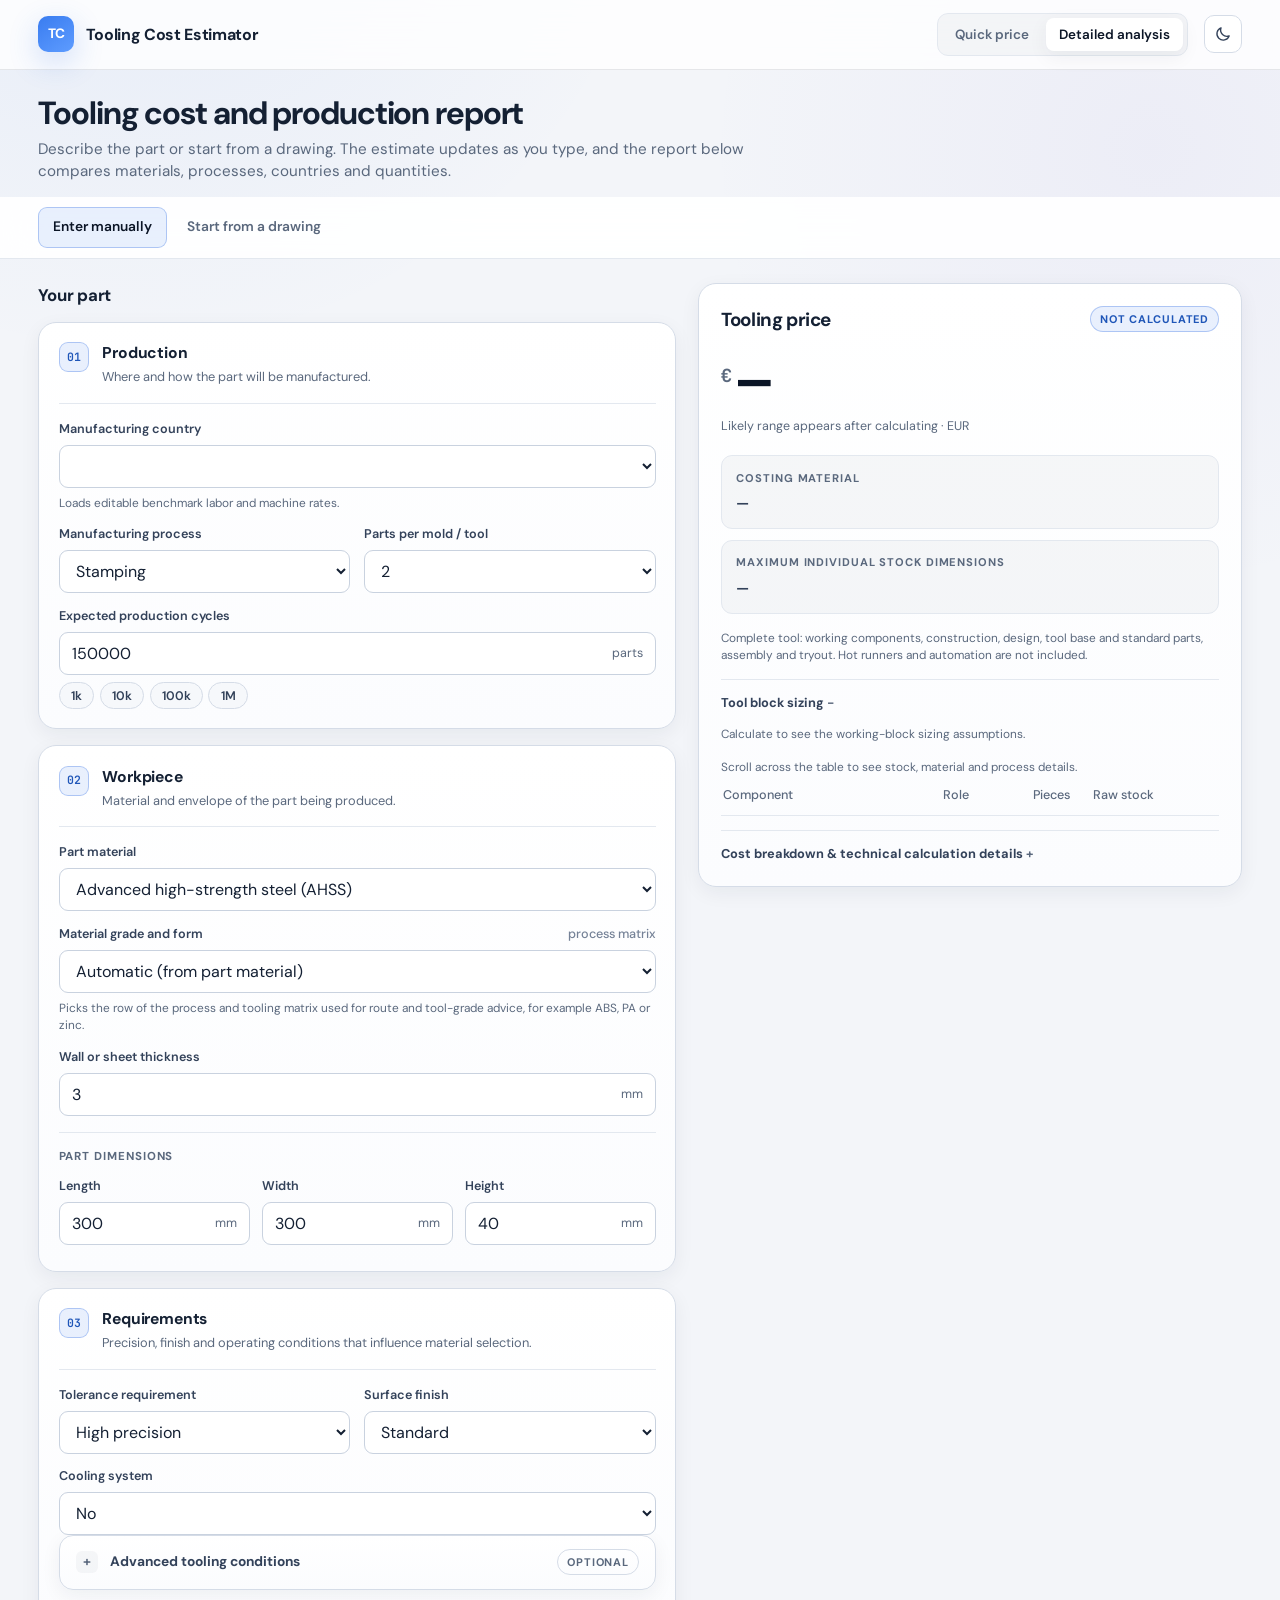
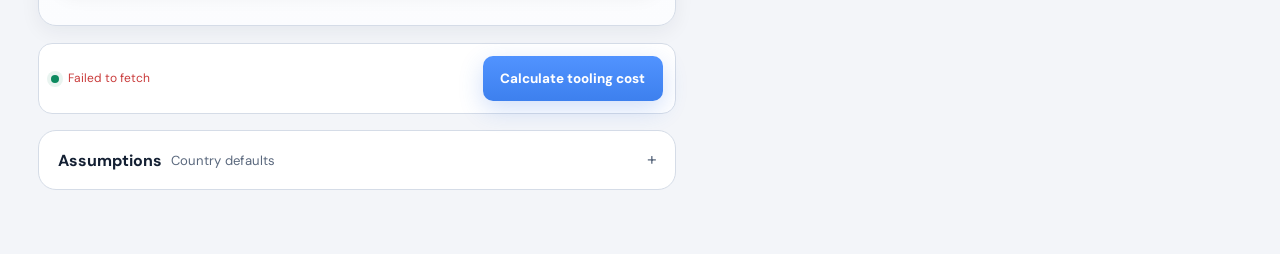
==== commit 3b990bcf: "Redesign the detailed analysis: results first, fewer inputs, actionable report - Calculate on load; " ====
--- a/frontend/advanced.html
+++ b/frontend/advanced.html
@@ -35,33 +35,45 @@
         </div>
       </header>
       <div class="page-hero">
-        <p class="eyebrow">Detailed analysis</p>
         <h1>Tooling cost and production report</h1>
-        <p class="header-copy">
-          Enter the part by hand or upload a drawing. The report compares tooling materials, part processes,
-          countries and quantities, and explains the risks and how to reduce them.
-        </p>
+        <p class="header-copy">Describe the part or start from a drawing. The estimate updates as you type, and the report below compares materials, processes, countries and quantities.</p>
       </div>
 
       <nav class="tabs" aria-label="Sections">
         <div class="tabs-inner">
-          <button type="button" data-tab="calc" aria-selected="true">Manual input</button>
-          <button type="button" data-tab="drawing" aria-selected="false">From drawing</button>
-          <button type="button" data-tab="transport" aria-selected="false">Logistics</button>
+          <button type="button" data-tab="calc" aria-selected="true">Enter manually</button>
+          <button type="button" data-tab="drawing" aria-selected="false">Start from a drawing</button>
         </div>
       </nav>
+
+      <div id="summary-bar" class="summary-bar" hidden>
+        <div class="summary-bar-inner">
+          <div class="sb-figure sb-price"><span>Tooling price</span><strong id="sb-price">—</strong><small id="sb-range"></small></div>
+          <div class="sb-figure"><span>Per part (lifetime)</span><strong id="sb-per-part">—</strong></div>
+          <div class="sb-figure"><span>Lifetime tooling</span><strong id="sb-lifetime">—</strong><small id="sb-life-note"></small></div>
+          <span id="sb-state" class="status-chip" aria-live="polite">Up to date</span>
+          <div id="sb-change" class="sb-change" hidden>
+            <span id="sb-change-text"></span>
+            <button id="sb-undo" type="button" class="link-button">Undo</button>
+          </div>
+          <div class="sb-actions">
+            <button id="sb-edit" type="button" class="ghost-btn">Edit inputs</button>
+            <button id="sb-copy" type="button" class="ghost-btn" title="Copy a link to this estimate">Copy link</button>
+            <button id="sb-print" type="button" class="ghost-btn" title="Print or save the report as PDF">Print / PDF</button>
+            <div class="history-wrap">
+              <button id="sb-history" type="button" class="ghost-btn" aria-expanded="false" aria-controls="history-panel">History</button>
+              <div id="history-panel" class="history-panel" hidden></div>
+            </div>
+          </div>
+        </div>
+        <p id="sb-toast" class="sb-toast" role="status" hidden></p>
+      </div>
 
       <main>
         <section id="panel-calc" class="panel active" aria-labelledby="calc-heading">
           <div class="overview-grid">
             <div class="input-column">
-              <div class="section-intro">
-                <div>
-                  <p class="eyebrow">Project inputs</p>
-                  <h2 id="calc-heading">Define the tooling requirement</h2>
-                </div>
-                <span class="status-chip">Editable</span>
-              </div>
+              <h2 id="calc-heading" class="column-heading">Your part</h2>
 
               <section class="input-card">
                 <div class="section-heading">
@@ -89,14 +101,20 @@
                     <select id="inp-pqty"></select>
                   </div>
 
-                  <div class="field">
+                  <div class="field" hidden>
                     <label for="inp-cycles" id="quantity-band-label">Tool life band</label>
                     <select id="inp-cycles"></select>
                   </div>
 
-                  <div class="field">
+                  <div class="field field-span-2">
                     <label for="inp-expected-cycles" id="quantity-label">Expected production cycles</label>
-                    <input id="inp-expected-cycles" type="number" min="1" step="1" />
+                    <div class="input-unit" data-unit="parts"><input id="inp-expected-cycles" type="number" min="1" step="1" inputmode="numeric" /></div>
+                    <div class="presets" role="group" aria-label="Quantity presets">
+                      <button type="button" data-qty="1000">1k</button>
+                      <button type="button" data-qty="10000">10k</button>
+                      <button type="button" data-qty="100000">100k</button>
+                      <button type="button" data-qty="1000000">1M</button>
+                    </div>
                   </div>
                 </div>
               </section>
@@ -123,26 +141,25 @@
                   </div>
 
                   <div class="field field-span-2" id="material-thickness-field">
-                    <label for="inp-material-thickness">Material thickness <span class="unit">mm</span></label>
-                    <input id="inp-material-thickness" type="number" min="0" step="1" />
-                    <p class="field-help">Wall or sheet thickness. Core envelopes may use this value.</p>
+                    <label for="inp-material-thickness">Wall or sheet thickness</label>
+                    <div class="input-unit" data-unit="mm"><input id="inp-material-thickness" type="number" min="0" step="1" inputmode="decimal" /></div>
                   </div>
                 </div>
 
                 <div class="dimension-block">
-                  <div class="mini-heading">Part dimensions <span class="unit">mm</span></div>
+                  <div class="mini-heading">Part dimensions</div>
                   <div class="dim-row">
                     <div class="field">
                       <label for="inp-l">Length</label>
-                      <input id="inp-l" type="number" min="1" step="1" />
+                      <div class="input-unit" data-unit="mm"><input id="inp-l" type="number" min="1" step="1" inputmode="decimal" /></div>
                     </div>
                     <div class="field">
                       <label for="inp-w">Width</label>
-                      <input id="inp-w" type="number" min="1" step="1" />
+                      <div class="input-unit" data-unit="mm"><input id="inp-w" type="number" min="1" step="1" inputmode="decimal" /></div>
                     </div>
                     <div class="field">
                       <label for="inp-h">Height</label>
-                      <input id="inp-h" type="number" min="1" step="1" />
+                      <div class="input-unit" data-unit="mm"><input id="inp-h" type="number" min="1" step="1" inputmode="decimal" /></div>
                     </div>
                   </div>
                 </div>
@@ -164,7 +181,7 @@
                 <div class="section-heading">
                   <span class="step-number">03</span>
                   <div>
-                    <h3>Tool requirements</h3>
+                    <h3>Requirements</h3>
                     <p>Precision, finish and operating conditions that influence material selection.</p>
                   </div>
                 </div>
@@ -223,121 +240,6 @@
                 </details>
               </section>
 
-              <section class="input-card">
-                <div class="section-heading">
-                  <span class="step-number">04</span>
-                  <div>
-                    <h3>Logistics</h3>
-                    <p>Transport assumptions applied to the tooling weight.</p>
-                  </div>
-                </div>
-
-                <div class="form-grid two-col">
-                  <div class="field">
-                    <label for="inp-truck">Truck distance <span class="unit">km</span></label>
-                    <input id="inp-truck" type="number" min="0" step="1" />
-                  </div>
-                  <div class="field">
-                    <label for="inp-sea">Sea distance <span class="unit">nautical miles</span></label>
-                    <input id="inp-sea" type="number" min="0" step="1" />
-                  </div>
-                </div>
-              </section>
-
-              <section class="input-card">
-                <h3>Currency</h3>
-                <p id="currency-note" class="field-help">European countries are costed in EUR. China and India are costed in USD.</p>
-                <div class="form-grid two-col">
-                  <div class="field"><label for="inp-fx">US dollars per 1 euro</label><input id="inp-fx" type="number" min="0" step="1" placeholder="Loading ECB rate…" /></div>
-                  <div class="field"><label for="inp-fx-date">Exchange rate date</label><input id="inp-fx-date" type="date" /></div>
-                </div>
-                <p id="fx-source" class="field-help" aria-live="polite">Loading the European Central Bank reference rate…</p>
-                <button id="fx-reset" type="button" class="secondary-btn" hidden>Use the ECB rate</button>
-              </section>
-              <details class="details-card cost-assumptions">
-                <summary>
-                  <span>Advanced manufacturing cost assumptions</span>
-                  <span id="country-defaults-flag" class="summary-meta">Country defaults</span>
-                </summary>
-                <div class="details-body">
-                  <div class="inline-callout">
-                    These benchmark values are loaded from the selected country profile and remain fully editable. Modified fields are highlighted. The engineering rate prices tool design, electricity prices machine energy, and overhead and supplier margin form the commercial layer of the price.
-                  </div>
-
-                  <div class="assumption-section">
-                    <div class="mini-heading">Engineering &amp; labor</div>
-                    <div class="form-grid two-col">
-                      <div class="field">
-                        <label for="inp-engineering-rate">Engineering rate <span class="unit">€/h</span></label>
-                        <input id="inp-engineering-rate" type="number" min="0" step="1" />
-                      </div>
-                      <div class="field">
-                        <label for="inp-assembly-rate">Assembly / operator <span class="unit">€/h</span></label>
-                        <input id="inp-assembly-rate" type="number" min="0" step="1" />
-                      </div>
-                    </div>
-                  </div>
-
-                  <div class="assumption-section">
-                    <div class="mini-heading">Machining rates</div>
-                    <div class="form-grid two-col">
-                      <div class="field">
-                        <label for="inp-cnc3-rate">CNC 3-axis <span class="unit">€/h</span></label>
-                        <input id="inp-cnc3-rate" type="number" min="0" step="1" />
-                      </div>
-                      <div class="field">
-                        <label for="inp-cnc5-rate">CNC 5-axis <span class="unit">€/h</span></label>
-                        <input id="inp-cnc5-rate" type="number" min="0" step="1" />
-                      </div>
-                      <div class="field">
-                        <label for="inp-edm-rate">Electro-Discharge Machining <span class="unit">€/h</span></label>
-                        <input id="inp-edm-rate" type="number" min="0" step="1" />
-                      </div>
-                      <div class="field">
-                        <label for="inp-grinding-rate">Grinding <span class="unit">€/h</span></label>
-                        <input id="inp-grinding-rate" type="number" min="0" step="1" />
-                      </div>
-                    </div>
-                  </div>
-
-                  <div class="assumption-section">
-                    <div class="mini-heading">Energy &amp; efficiency</div>
-                    <div class="form-grid three-col">
-                      <div class="field">
-                        <label for="inp-electricity">Electricity <span class="unit">€/kWh</span></label>
-                        <input id="inp-electricity" type="number" min="0" step="1" />
-                      </div>
-                      <div class="field">
-                        <label for="inp-machine-efficiency">Machine efficiency <span class="unit">%</span></label>
-                        <input id="inp-machine-efficiency" type="number" min="1" max="100" step="1" />
-                      </div>
-                      <div class="field">
-                        <label for="inp-operator-efficiency">Operator efficiency <span class="unit">%</span></label>
-                        <input id="inp-operator-efficiency" type="number" min="1" max="100" step="1" />
-                      </div>
-                    </div>
-                  </div>
-
-                  <div class="assumption-section">
-                    <div class="mini-heading">Commercial assumptions</div>
-                    <div class="form-grid two-col">
-                      <div class="field">
-                        <label for="inp-overhead-rate">Overhead <span class="unit">%</span></label>
-                        <input id="inp-overhead-rate" type="number" min="0" max="100" step="1" />
-                      </div>
-                      <div class="field">
-                        <label for="inp-margin-rate">Supplier margin <span class="unit">%</span></label>
-                        <input id="inp-margin-rate" type="number" min="0" max="100" step="1" />
-                      </div>
-                    </div>
-                  </div>
-
-                  <button id="reset-country-defaults" type="button" class="secondary-btn">
-                    Restore country defaults
-                  </button>
-                </div>
-              </details>
-
               <div class="calculate-bar">
                 <div class="calculate-status-wrap">
                   <span class="status-dot" aria-hidden="true"></span>
@@ -347,15 +249,204 @@
                   Calculate tooling cost
                 </button>
               </div>
+
+              <details id="assumptions" class="assumptions-card">
+                <summary>
+                  <span class="assumptions-title">Assumptions</span>
+                  <span id="assumptions-summary" class="assumptions-summary">Country defaults</span>
+                  <span id="assumptions-edited" class="edited-badge" hidden></span>
+                </summary>
+                <div class="assumptions-body">
+                  <p class="field-help">Benchmarks load from the selected country and tool steel. Change them when you have supplier data; edited fields are highlighted.</p>
+
+                  <section class="assumption-group" aria-labelledby="ag-transport">
+                    <h3 id="ag-transport">Transport</h3>
+                    <div class="form-grid two-col">
+                  <div class="field">
+                    <label for="inp-truck">Truck distance</label>
+                    <div class="input-unit" data-unit="km"><input id="inp-truck" type="number" min="0" step="1" inputmode="numeric" /></div>
+                  </div>
+                  <div class="field">
+                    <label for="inp-sea">Sea distance</label>
+                    <div class="input-unit" data-unit="nautical miles"><input id="inp-sea" type="number" min="0" step="1" inputmode="numeric" /></div>
+                  </div>
+                </div>
+                    <p class="field-help">Freight prices apply to one vehicle or sea load and are allocated to the tool weight, or charged as whole loads.</p>
+                    <div class="form-grid two-col">
+<div class="field"><label for="road-rate">Road freight rate <span class="unit">€/vehicle-km</span></label><input id="road-rate" type="number" min="0" step="1" value="5.6" /></div><div class="field"><label for="sea-rate">Sea freight rate <span class="unit">€/load-nautical mile</span></label><input id="sea-rate" type="number" min="0" step="1" value="0.7482828282828283" /></div><div class="field"><label for="road-load">Road load capacity <span class="unit">kg</span></label><input id="road-load" type="number" min="0" step="1" value="18000" /></div><div class="field"><label for="sea-load">Sea load capacity <span class="unit">kg</span></label><input id="sea-load" type="number" min="0" step="1" value="27000" /></div><div class="field"><label for="road-journeys">Charged road journeys <span class="unit"></span></label><input id="road-journeys" type="number" min="1" step="1" value="2" /></div><div class="field"><label for="sea-journeys">Charged sea journeys <span class="unit"></span></label><input id="sea-journeys" type="number" min="1" step="1" value="2" /></div>
+              <div class="field field-span-2"><label for="freight-allocation">Freight allocation</label><select id="freight-allocation"><option value="proportional">Proportional share by weight</option><option value="whole_load">Whole loads (rounded up)</option></select></div>
+              </div>
+              <p class="field-help">Two charged journeys preserve the original estimate’s ×2 factor. Change this to match your shipment. Proportional allocation may differ from a carrier’s minimum charge.</p>
+              <button id="reset-logistics" class="secondary-btn" type="button">Restore freight defaults</button>
+              <div id="freight-breakdown" class="model-note" aria-live="polite">Calculate to see road and sea freight costs.</div>
+              <p class="field-help">Freight = distance × rate × load allocation × charged journeys. Freight is passed through at cost, without overhead or margin.</p>
+
+                    <p id="logistics-status" class="field-help" aria-live="polite"></p>
+                  </section>
+
+                  <section class="assumption-group" aria-labelledby="ag-currency">
+                    <h3 id="ag-currency">Currency</h3>
+                    <p id="currency-note" class="field-help">European countries are costed in EUR. China and India are costed in USD.</p>
+                <div class="form-grid two-col">
+                  <div class="field"><label for="inp-fx">US dollars per 1 euro</label><input id="inp-fx" type="number" min="0" step="1" placeholder="Loading ECB rate…" /></div>
+                  <div class="field"><label for="inp-fx-date">Exchange rate date</label><input id="inp-fx-date" type="date" /></div>
+                </div>
+                <p id="fx-source" class="field-help" aria-live="polite">Loading the European Central Bank reference rate…</p>
+                <button id="fx-reset" type="button" class="secondary-btn" hidden>Use the ECB rate</button>
+                  </section>
+
+                  <section class="assumption-group" aria-labelledby="ag-rates">
+                    <h3 id="ag-rates">Labour and machine rates <span id="country-defaults-flag" class="summary-meta">Country defaults</span></h3>
+                    <p class="field-help">The engineering rate prices tool design, electricity prices machine energy, and overhead and supplier margin form the commercial layer of the price.</p>
+<div class="assumption-section">
+                    <div class="mini-heading">Engineering &amp; labor</div>
+                    <div class="form-grid two-col">
+                      <div class="field">
+                        <label for="inp-engineering-rate">Engineering rate <span class="unit">€/h</span></label>
+                        <input id="inp-engineering-rate" type="number" min="0" step="1" />
+                      </div>
+                      <div class="field">
+                        <label for="inp-assembly-rate">Assembly / operator <span class="unit">€/h</span></label>
+                        <input id="inp-assembly-rate" type="number" min="0" step="1" />
+                      </div>
+                    </div>
+                  </div>
+
+                  <div class="assumption-section">
+                    <div class="mini-heading">Machining rates</div>
+                    <div class="form-grid two-col">
+                      <div class="field">
+                        <label for="inp-cnc3-rate">CNC 3-axis <span class="unit">€/h</span></label>
+                        <input id="inp-cnc3-rate" type="number" min="0" step="1" />
+                      </div>
+                      <div class="field">
+                        <label for="inp-cnc5-rate">CNC 5-axis <span class="unit">€/h</span></label>
+                        <input id="inp-cnc5-rate" type="number" min="0" step="1" />
+                      </div>
+                      <div class="field">
+                        <label for="inp-edm-rate">Electro-Discharge Machining <span class="unit">€/h</span></label>
+                        <input id="inp-edm-rate" type="number" min="0" step="1" />
+                      </div>
+                      <div class="field">
+                        <label for="inp-grinding-rate">Grinding <span class="unit">€/h</span></label>
+                        <input id="inp-grinding-rate" type="number" min="0" step="1" />
+                      </div>
+                    </div>
+                  </div>
+
+                  <div class="assumption-section">
+                    <div class="mini-heading">Energy &amp; efficiency</div>
+                    <div class="form-grid three-col">
+                      <div class="field">
+                        <label for="inp-electricity">Electricity <span class="unit">€/kWh</span></label>
+                        <input id="inp-electricity" type="number" min="0" step="1" />
+                      </div>
+                      <div class="field">
+                        <label for="inp-machine-efficiency">Machine efficiency <span class="unit">%</span></label>
+                        <input id="inp-machine-efficiency" type="number" min="1" max="100" step="1" />
+                      </div>
+                      <div class="field">
+                        <label for="inp-operator-efficiency">Operator efficiency <span class="unit">%</span></label>
+                        <input id="inp-operator-efficiency" type="number" min="1" max="100" step="1" />
+                      </div>
+                    </div>
+                  </div>
+
+                  <div class="assumption-section">
+                    <div class="mini-heading">Commercial assumptions</div>
+                    <div class="form-grid two-col">
+                      <div class="field">
+                        <label for="inp-overhead-rate">Overhead <span class="unit">%</span></label>
+                        <input id="inp-overhead-rate" type="number" min="0" max="100" step="1" />
+                      </div>
+                      <div class="field">
+                        <label for="inp-margin-rate">Supplier margin <span class="unit">%</span></label>
+                        <input id="inp-margin-rate" type="number" min="0" max="100" step="1" />
+                      </div>
+                    </div>
+                  </div>
+
+                  <button id="reset-country-defaults" type="button" class="secondary-btn">Restore country defaults</button>
+                  </section>
+
+                  <section class="assumption-group" aria-labelledby="ag-steel">
+                    <h3 id="ag-steel">Tool steel benchmarks</h3>
+                    <details id="legacy-tooling-assumptions" class="details-card tooling-assumptions" open>
+                  <summary>
+                    <span>Material &amp; manufacturing assumptions</span>
+                    <span class="summary-meta">Editable</span>
+                  </summary>
+                  <div class="details-body">
+                    <p class="field-help standalone">
+                      Recommended benchmark values are loaded automatically. Edit them when you have supplier-specific data.
+                    </p>
+
+                    <div class="mini-heading">Material assumptions</div>
+                    <div class="form-grid two-col">
+                      <div class="field">
+                        <label for="inp-tool-density">Density <span class="unit">kg/m³</span></label>
+                        <input id="inp-tool-density" type="number" min="1" step="1" />
+                      </div>
+                      <div class="field">
+                        <label for="inp-tool-price">Material price <span class="unit">€/t</span></label>
+                        <input id="inp-tool-price" type="number" min="0" step="1" />
+                      </div>
+                      <div class="field">
+                        <label for="inp-tool-mrr">Removal rate <span class="unit">cm³/min</span></label>
+                        <input id="inp-tool-mrr" type="number" min="0" step="1" />
+                      </div>
+                      <div class="field">
+                        <label for="inp-milling-volume-factor">Milling volume factor</label>
+                        <input id="inp-milling-volume-factor" type="number" min="0" step="1" />
+                      </div>
+                      <div class="field">
+                        <label for="inp-milling-tool-price">Milling tool price <span class="unit">€</span></label>
+                        <input id="inp-milling-tool-price" type="number" min="0" step="1" />
+                      </div>
+                      <div class="field">
+                        <label for="inp-heat-treatment">Heat treatment <span class="unit">€/kg</span></label>
+                        <input id="inp-heat-treatment" type="number" min="0" step="1" />
+                      </div>
+                    </div>
+
+                    <div class="route-heading-row">
+                      <div class="mini-heading">Manufacturing route allocation</div>
+                      <div class="route-total-pill">Total <strong id="route-total">100%</strong></div>
+                    </div>
+
+                    <div class="form-grid two-col route-grid">
+                      <div class="field">
+                        <label for="inp-route-cnc3">CNC 3-axis <span class="unit">%</span></label>
+                        <input id="inp-route-cnc3" type="number" min="0" max="100" step="1" />
+                      </div>
+                      <div class="field">
+                        <label for="inp-route-cnc5">CNC 5-axis <span class="unit">%</span></label>
+                        <input id="inp-route-cnc5" type="number" min="0" max="100" step="1" />
+                      </div>
+                      <div class="field">
+                        <label for="inp-route-edm">Electro-Discharge Machining <span class="unit">%</span></label>
+                        <input id="inp-route-edm" type="number" min="0" max="100" step="1" />
+                      </div>
+                      <div class="field">
+                        <label for="inp-route-grinding">Grinding <span class="unit">%</span></label>
+                        <input id="inp-route-grinding" type="number" min="0" max="100" step="1" />
+                      </div>
+                    </div>
+
+                    <button id="reset-tooling-defaults" type="button" class="secondary-btn">
+                      Restore recommended defaults
+                    </button>
+                  </div>
+                </details>
+                  </section>
+                </div>
+              </details>
             </div>
 
             <aside class="results-column">
               <section class="result-card price-card">
                 <div class="result-card-header">
-                  <div>
-                    <p class="eyebrow">Should-cost estimate</p>
-                    <h2 id="price-heading">Tooling price</h2>
-                  </div>
+                  <h2 id="price-heading">Tooling price</h2>
                   <span id="estimate-state" class="status-chip accent" aria-live="polite">Not calculated</span>
                 </div>
 
@@ -363,7 +454,7 @@
                   <span class="currency">€</span>
                   <strong id="out-total">—</strong>
                 </div>
-                <p class="price-caption">Estimated tooling price · <span id="result-currency">EUR</span></p>
+                <p class="price-caption"><span id="out-range">Likely range appears after calculating</span> · <span id="result-currency">EUR</span></p>
                 <p id="estimate-scope" class="estimate-warning" role="status"></p>
 
                 <div class="result-summary-grid">
@@ -377,9 +468,7 @@
                   </div>
                 </div>
 
-                <div class="model-note">
-                  Complete-tool estimate: working components plus construction hours, design, tool base and standard parts, assembly and tryout. Hot runners and machine-specific automation are not included. Component quantities, material benchmarks and routes can be reviewed below.
-                </div>
+                <p class="field-help">Complete tool: working components, construction, design, tool base and standard parts, assembly and tryout. Hot runners and automation are not included.</p>
 
                 <details class="technical-details tooling-block-details" open>
                   <summary>Tool block sizing</summary>
@@ -441,131 +530,26 @@
                 </details>
               </section>
 
-              <section class="result-card recommendation-card">
-                <div class="result-card-header">
-                  <div>
-                    <p class="eyebrow">Engineering recommendation</p>
-                    <h2>Tooling strategy</h2>
-                  </div>
-                  <strong id="rec-confidence" class="confidence-badge">—</strong>
-                </div>
-
-                <p id="confidence-explanation" class="field-help">Calculate to see how closely your inputs match the material-selection rules.</p>
-                <p class="field-help">Confidence describes the rule match, not a measured probability or a guarantee of tool life. Selection reasons appear below.</p>
-                <div class="material-hero">
-                  <span>Recommended material</span>
-                  <strong id="rec-material">—</strong>
-                </div>
-
-                <details id="legacy-tooling-assumptions" class="details-card tooling-assumptions" open>
-                  <summary>
-                    <span>Material &amp; manufacturing assumptions</span>
-                    <span class="summary-meta">Editable</span>
-                  </summary>
-                  <div class="details-body">
-                    <p class="field-help standalone">
-                      Recommended benchmark values are loaded automatically. Edit them when you have supplier-specific data.
-                    </p>
-
-                    <div class="mini-heading">Material assumptions</div>
-                    <div class="form-grid two-col">
-                      <div class="field">
-                        <label for="inp-tool-density">Density <span class="unit">kg/m³</span></label>
-                        <input id="inp-tool-density" type="number" min="1" step="1" />
-                      </div>
-                      <div class="field">
-                        <label for="inp-tool-price">Material price <span class="unit">€/t</span></label>
-                        <input id="inp-tool-price" type="number" min="0" step="1" />
-                      </div>
-                      <div class="field">
-                        <label for="inp-tool-mrr">Removal rate <span class="unit">cm³/min</span></label>
-                        <input id="inp-tool-mrr" type="number" min="0" step="1" />
-                      </div>
-                      <div class="field">
-                        <label for="inp-milling-volume-factor">Milling volume factor</label>
-                        <input id="inp-milling-volume-factor" type="number" min="0" step="1" />
-                      </div>
-                      <div class="field">
-                        <label for="inp-milling-tool-price">Milling tool price <span class="unit">€</span></label>
-                        <input id="inp-milling-tool-price" type="number" min="0" step="1" />
-                      </div>
-                      <div class="field">
-                        <label for="inp-heat-treatment">Heat treatment <span class="unit">€/kg</span></label>
-                        <input id="inp-heat-treatment" type="number" min="0" step="1" />
-                      </div>
-                    </div>
-
-                    <div class="route-heading-row">
-                      <div class="mini-heading">Manufacturing route allocation</div>
-                      <div class="route-total-pill">Total <strong id="route-total">100%</strong></div>
-                    </div>
-
-                    <div class="form-grid two-col route-grid">
-                      <div class="field">
-                        <label for="inp-route-cnc3">CNC 3-axis <span class="unit">%</span></label>
-                        <input id="inp-route-cnc3" type="number" min="0" max="100" step="1" />
-                      </div>
-                      <div class="field">
-                        <label for="inp-route-cnc5">CNC 5-axis <span class="unit">%</span></label>
-                        <input id="inp-route-cnc5" type="number" min="0" max="100" step="1" />
-                      </div>
-                      <div class="field">
-                        <label for="inp-route-edm">Electro-Discharge Machining <span class="unit">%</span></label>
-                        <input id="inp-route-edm" type="number" min="0" max="100" step="1" />
-                      </div>
-                      <div class="field">
-                        <label for="inp-route-grinding">Grinding <span class="unit">%</span></label>
-                        <input id="inp-route-grinding" type="number" min="0" max="100" step="1" />
-                      </div>
-                    </div>
-
-                    <button id="reset-tooling-defaults" type="button" class="secondary-btn">
-                      Restore recommended defaults
-                    </button>
-                  </div>
-                </details>
-
-                <div class="recommendation-section">
-                  <div class="section-title-row">
-                    <h3>Potential risks during production</h3>
-                    <span class="mini-badge">Risk drivers</span>
-                  </div>
-                  <p class="field-help">Potential tooling risks associated with your material and production requirements. These are possible issues, not predicted failures.</p>
-                  <ul id="rec-failure-modes" class="recommendation-list risk-list">
-                    <li>Calculate to generate recommendation.</li>
-                  </ul>
-                </div>
-
-                <div class="recommendation-section">
-                  <h3>Why this material?</h3>
-                  <ul id="rec-reasons" class="recommendation-list reason-list">
-                    <li>Calculate to generate recommendation.</li>
-                  </ul>
-                </div>
-
-                <div class="recommendation-section route-section">
-                  <h3>Recommended tooling manufacturing route</h3>
-                  <ol id="rec-operations" class="recommendation-list recommendation-route">
-                    <li>Calculate to generate recommendation.</li>
-                  </ol>
-                </div>
-
-                <div class="model-note small">
-                  Material selection and manufacturing-route recommendations are generated from the process, tool-life target, workpiece material and identified failure risks.
-                </div>
-              </section>
             </aside>
           </div>
           <section id="report" class="report" aria-labelledby="report-heading" hidden>
             <div class="section-intro report-intro">
-              <div>
-                <p class="eyebrow">Production report</p>
-                <h2 id="report-heading">How to make it, and what it costs</h2>
-              </div>
+              <h2 id="report-heading">Production report</h2>
               <span id="report-state" class="status-chip accent">Up to date</span>
             </div>
-
-            <div class="report-kpis">
+            <nav id="report-nav" class="report-nav" aria-label="Report sections">
+              <a href="#rs-summary">Summary</a>
+              <a href="#rs-cost">Cost</a>
+              <a href="#rs-life">Tool life</a>
+              <a href="#rs-steel">Tool steel</a>
+              <a href="#rs-matrix">Route</a>
+              <a href="#rs-process">Process</a>
+              <a href="#rs-sourcing">Sourcing</a>
+              <a href="#rs-risks">Risks</a>
+              <a href="#rs-advice">Advice</a>
+            </nav>
+
+            <div id="rs-summary" class="report-kpis">
               <div class="kpi"><span>Tooling price</span><strong id="rk-price">—</strong><small id="rk-price-note"></small></div>
               <div class="kpi"><span>Tooling cost per part</span><strong id="rk-per-part">—</strong><small id="rk-per-part-note"></small></div>
               <div class="kpi"><span>Best-fit tooling material</span><strong id="rk-material">—</strong><small id="rk-material-note"></small></div>
@@ -575,7 +559,6 @@
             <section class="result-card ai-card" aria-labelledby="ai-heading">
               <div class="result-card-header">
                 <div>
-                  <p class="eyebrow">AI summary</p>
                   <h3 id="ai-heading">Recommendations in plain words</h3>
                 </div>
                 <button id="ai-btn" type="button" class="secondary-btn ai-btn">Write AI summary</button>
@@ -591,16 +574,15 @@
               </div>
             </section>
 
-            <div class="report-grid">
+            <div id="rs-cost" class="report-grid">
               <section class="result-card" aria-labelledby="drivers-heading">
-                <p class="eyebrow">Cost structure</p>
                 <h3 id="drivers-heading">Where the money goes</h3>
                 <div id="rp-drivers" class="bar-list"></div>
               </section>
               <section class="result-card" aria-labelledby="quantity-heading">
-                <p class="eyebrow">Quantity</p>
                 <h3 id="quantity-heading">Tool cost by production quantity</h3>
                 <p class="field-help">Higher quantities need more durable tooling and, beyond the tool's life, replacement working components. Lifetime = first tool + replacements; the cost per part spreads the lifetime cost over the quantity shown.</p>
+                <div id="rp-quantity-chart" class="chart"></div>
                 <div class="table-wrap" role="region" aria-label="Tool cost by quantity" tabindex="0">
                   <table class="outputs-table compare-table">
                     <thead><tr><th>Quantity band</th><th class="num">Tool price</th><th class="num">Lifetime</th><th class="num">Per part</th></tr></thead>
@@ -610,20 +592,42 @@
               </section>
             </div>
 
-            <section class="result-card" aria-labelledby="life-heading">
-              <p class="eyebrow">Tool life</p>
+            <section id="rs-life" class="result-card" aria-labelledby="life-heading">
               <h3 id="life-heading">How long the tool lasts, and what the whole run costs</h3>
               <div class="report-kpis life-kpis">
                 <div class="kpi"><span>Typical life of working parts</span><strong id="rl-life">—</strong><small id="rl-life-note"></small></div>
                 <div class="kpi"><span>Replacement sets</span><strong id="rl-replacements">—</strong><small id="rl-replacements-note"></small></div>
                 <div class="kpi"><span>Lifetime tooling cost</span><strong id="rl-lifetime">—</strong><small id="rl-lifetime-note"></small></div>
               </div>
+
               <ul id="rl-items" class="recommendation-list reason-list"></ul>
               <p id="rl-basis" class="field-help"></p>
             </section>
 
-            <section class="result-card" aria-labelledby="materials-heading">
-              <p class="eyebrow">Tooling material</p>
+            <section id="rs-steel" class="result-card" aria-labelledby="steel-heading">
+              <div class="result-card-header">
+                <h3 id="steel-heading">Tool steel and how the tool is made</h3>
+                <strong id="rec-confidence" class="confidence-badge">—</strong>
+              </div>
+              <div class="material-hero">
+                <span>Recommended tooling material</span>
+                <strong id="rec-material">—</strong>
+              </div>
+              <p id="confidence-explanation" class="field-help">Calculate to see how closely your inputs match the material-selection rules.</p>
+              <p class="field-help">Confidence describes the rule match, not a measured probability or a guarantee of tool life.</p>
+              <div class="report-grid inner-grid">
+                <div>
+                  <h4>Why this material</h4>
+                  <ul id="rec-reasons" class="recommendation-list reason-list"><li>Calculate to generate recommendation.</li></ul>
+                </div>
+                <div>
+                  <h4>How the tool is made</h4>
+                  <ol id="rec-operations" class="recommendation-list recommendation-route"><li>Calculate to generate recommendation.</li></ol>
+                </div>
+              </div>
+            </section>
+
+            <section id="rs-materials" class="result-card" aria-labelledby="materials-heading">
               <h3 id="materials-heading">Which tooling material is better?</h3>
               <p id="rp-material-basis" class="field-help"></p>
               <div id="rp-materials" class="option-grid"></div>
@@ -633,10 +637,9 @@
               </details>
             </section>
 
-            <section class="result-card matrix-card" aria-labelledby="matrix-heading">
+            <section id="rs-matrix" class="result-card matrix-card" aria-labelledby="matrix-heading">
               <div class="result-card-header">
                 <div>
-                  <p class="eyebrow">Process and tooling matrix</p>
                   <h3 id="matrix-heading">Recommended route for your material and quantity</h3>
                 </div>
                 <span id="rp-matrix-chip" class="status-chip"></span>
@@ -654,29 +657,25 @@
               </div>
             </section>
 
-            <section class="result-card" aria-labelledby="processes-heading">
-              <p class="eyebrow">Part production</p>
+            <section id="rs-process" class="result-card" aria-labelledby="processes-heading">
               <h3 id="processes-heading">Which process should make the part?</h3>
               <p class="field-help">The same part and quantity, with the tooling priced for each process that suits the part material. Piece cost (cycle time, material and labour per part) is not calculated; the piece-cost level is a general guide.</p>
               <div id="rp-processes" class="option-grid"></div>
             </section>
 
-            <div class="report-grid">
+            <div id="rs-sourcing" class="report-grid">
               <section class="result-card" aria-labelledby="countries-heading">
-                <p class="eyebrow">Sourcing</p>
                 <h3 id="countries-heading">Where is the tool cheapest?</h3>
                 <p id="rp-country-basis" class="field-help"></p>
                 <div id="rp-countries" class="bar-list"></div>
               </section>
-              <section class="result-card" aria-labelledby="risks-heading">
-                <p class="eyebrow">Risks</p>
+              <section id="rs-risks" class="result-card" aria-labelledby="risks-heading">
                 <h3 id="risks-heading">Risks and how to reduce them</h3>
                 <dl id="rp-risks" class="risk-table"></dl>
               </section>
             </div>
 
-            <section class="result-card" aria-labelledby="design-heading">
-              <p class="eyebrow">Design and ordering</p>
+            <section id="rs-advice" class="result-card" aria-labelledby="design-heading">
               <h3 id="design-heading">Advice before you order</h3>
               <ul id="rp-design" class="recommendation-list reason-list"></ul>
               <ul id="rp-method" class="method-notes"></ul>
@@ -810,7 +809,7 @@
                     <label for="drawing-pqty" data-label-from="sets-label">Parts per mold / tool</label>
                     <select id="drawing-pqty" data-mirror="inp-pqty"></select>
                   </div>
-                  <div class="field">
+                  <div class="field" hidden>
                     <label for="drawing-cycles" data-label-from="quantity-band-label">Tool life band</label>
                     <select id="drawing-cycles" data-mirror="inp-cycles"></select>
                   </div>
@@ -835,33 +834,13 @@
           </div>
         </section>
 
-        <section id="panel-transport" class="panel" aria-labelledby="transport-heading">
-          <div class="reference-shell">
-            <div class="section-intro reference-intro">
-              <div>
-                <p class="eyebrow">Logistics assumptions</p>
-                <h2 id="transport-heading">Transport parameters</h2>
-              </div>
-            </div>
-            <div class="reference-card">
-              <p class="reference-copy">Distances are entered under Manual input. Freight prices below apply to one vehicle or sea load. The estimate allocates them to the tooling weight, or charges whole loads.</p>
-              <div class="form-grid two-col">
-<div class="field"><label for="road-rate">Road freight rate <span class="unit">€/vehicle-km</span></label><input id="road-rate" type="number" min="0" step="1" value="5.6" /></div><div class="field"><label for="sea-rate">Sea freight rate <span class="unit">€/load-nautical mile</span></label><input id="sea-rate" type="number" min="0" step="1" value="0.7482828282828283" /></div><div class="field"><label for="road-load">Road load capacity <span class="unit">kg</span></label><input id="road-load" type="number" min="0" step="1" value="18000" /></div><div class="field"><label for="sea-load">Sea load capacity <span class="unit">kg</span></label><input id="sea-load" type="number" min="0" step="1" value="27000" /></div><div class="field"><label for="road-journeys">Charged road journeys <span class="unit"></span></label><input id="road-journeys" type="number" min="1" step="1" value="2" /></div><div class="field"><label for="sea-journeys">Charged sea journeys <span class="unit"></span></label><input id="sea-journeys" type="number" min="1" step="1" value="2" /></div>
-              <div class="field field-span-2"><label for="freight-allocation">Freight allocation</label><select id="freight-allocation"><option value="proportional">Proportional share by weight</option><option value="whole_load">Whole loads (rounded up)</option></select></div>
-              </div>
-              <p class="field-help">Two charged journeys preserve the original estimate’s ×2 factor. Change this to match your shipment. Proportional allocation may differ from a carrier’s minimum charge.</p>
-              <button id="reset-logistics" class="secondary-btn" type="button">Restore freight defaults</button>
-              <div id="freight-breakdown" class="model-note" aria-live="polite">Calculate to see road and sea freight costs.</div>
-              <p class="field-help">Freight = distance × rate × load allocation × charged journeys. Freight is passed through at cost, without overhead or margin.</p>
-              <p id="logistics-status" class="field-help" aria-live="polite"></p>
-            </div>
-          </div>
-        </section>
       </main>
     </div>
 
     <script src="workbook.js"></script>
     <script src="app.js"></script>
+    <script src="charts.js"></script>
     <script src="report.js"></script>
+    <script src="advanced-ui.js"></script>
   </body>
 </html>
--- a/frontend/styles.css
+++ b/frontend/styles.css
@@ -867,7 +867,13 @@
   line-height: 1.4;
 }
 
+/* Raw stock: the stock size stays on one line; the envelope and cost lines wrap inside the column. */
 .block-table td.num {
+  text-align: left;
+  white-space: normal;
+}
+
+.block-table td.num .stock-size {
   white-space: nowrap;
 }
 
@@ -1533,7 +1539,7 @@
 .compare-table thead th.num { text-align: right; }
 .compare-table tr.current th { color: var(--text); font-weight: 700; }
 .compare-table td.num { color: var(--text); }
-.compare-table tr.current td.num { color: var(--warn); font-weight: 600; }
+.compare-table tr.current td.num { color: var(--accent-text); font-weight: 600; }
 
 .risk-table { margin: 0.6rem 0 0; display: grid; gap: 0.8rem; }
 .risk-table > div { padding-bottom: 0.8rem; border-bottom: 1px solid var(--border-soft); }
@@ -1576,3 +1582,221 @@
 .matrix-card .result-card-header, .report-intro { flex-wrap: wrap; gap: 0.6rem; }
 .compare-table th .current-tag { display: inline-block; margin-top: 0.2rem; }
 .life-kpis { grid-template-columns: repeat(3, minmax(0, 1fr)); margin: 0.6rem 0; } .compare-table td.num span { display: block; color: var(--muted); font-size: 0.7rem; } @media (max-width: 720px) { .life-kpis { grid-template-columns: 1fr; } }
+.block-table td.num .stock-size { font-weight: 500; }
+
+/* =========================================================
+   Redesign: quieter visuals, summary bar, assumptions, charts
+   ========================================================= */
+
+/* Chart palette (validated: adjacent CVD and normal-vision separation in both themes). */
+:root {
+  --series-1: #2a78d6; --series-2: #eb6834; --series-3: #1baf7a;
+  --series-4: #eda100; --series-5: #e87ba4; --series-6: #008300;
+  --series-other: #a8a7a2;
+}
+@media (prefers-color-scheme: dark) {
+  :root:not([data-theme="light"]) {
+    --series-1: #3987e5; --series-2: #d95926; --series-3: #199e70;
+    --series-4: #c98500; --series-5: #d55181; --series-6: #008300;
+    --series-other: #6b6a66;
+  }
+}
+:root[data-theme="dark"] {
+  --series-1: #3987e5; --series-2: #d95926; --series-3: #199e70;
+  --series-4: #c98500; --series-5: #d55181; --series-6: #008300;
+  --series-other: #6b6a66;
+}
+
+/* Price: a neutral, confident number rather than a warning colour. */
+.price-hero strong, .price-hero .currency { color: var(--text-strong); }
+.price-hero .currency { color: var(--muted); }
+.page-hero { padding-bottom: 0.9rem; }
+.page-hero .header-copy { margin-top: 0.4rem; }
+.column-heading { margin: 0 0 0.9rem; font-size: 1.05rem; letter-spacing: -0.015em; }
+.calculate-bar { position: static; box-shadow: none; }
+
+/* Units inside inputs */
+.input-unit { position: relative; }
+.input-unit input { padding-right: 3.6rem !important; }
+.input-unit::after {
+  content: attr(data-unit);
+  position: absolute; right: 0.8rem; top: 50%; transform: translateY(-50%);
+  color: var(--muted); font-size: 0.78rem; pointer-events: none;
+}
+.presets { display: flex; gap: 0.35rem; margin-top: 0.45rem; flex-wrap: wrap; }
+.presets button {
+  border: 1px solid var(--border); background: var(--surface-soft); color: var(--text-soft);
+  border-radius: 999px; padding: 0.22rem 0.7rem; font-size: 0.78rem; font-weight: 600; cursor: pointer;
+}
+.presets button:hover { border-color: var(--accent-border); color: var(--text); }
+.presets button:focus-visible, .try-btn:focus-visible, .ghost-btn:focus-visible, .link-button:focus-visible,
+.collapse-toggle:focus-visible, .report-nav a:focus-visible, .stack-seg:focus-visible, .pt:focus-visible {
+  outline: 2px solid var(--accent); outline-offset: 2px;
+}
+
+/* One assumptions card instead of several panels */
+.assumptions-card {
+  margin-top: 1rem; border: 1px solid var(--border); border-radius: var(--radius-lg); background: var(--surface);
+}
+.assumptions-card > summary {
+  display: flex; align-items: center; gap: 0.6rem; flex-wrap: wrap; padding: 1rem 1.15rem; cursor: pointer; list-style: none;
+}
+.assumptions-card > summary::-webkit-details-marker { display: none; }
+.assumptions-card > summary::after { content: "+"; margin-left: auto; color: var(--muted); font-size: 1.1rem; }
+.assumptions-card[open] > summary::after { content: "–"; }
+.assumptions-title { font-weight: 700; }
+.assumptions-summary { color: var(--muted); font-size: 0.82rem; }
+.edited-badge {
+  color: var(--warn); border: 1px solid var(--warn); border-radius: 999px; padding: 0.05rem 0.5rem;
+  font-size: 0.72rem; font-weight: 700;
+}
+.assumptions-body { padding: 0 1.15rem 1.15rem; border-top: 1px solid var(--border-soft); }
+.assumption-group { padding-top: 1.1rem; margin-top: 1.1rem; border-top: 1px solid var(--border-soft); }
+.assumption-group:first-of-type { border-top: 0; margin-top: 0.4rem; }
+.assumption-group > h3 { margin: 0 0 0.6rem; font-size: 0.92rem; display: flex; align-items: center; gap: 0.6rem; flex-wrap: wrap; }
+.assumption-group .details-card { border: 0; background: transparent; }
+
+/* Summary bar: the answer stays visible while scrolling */
+.summary-bar {
+  position: sticky; top: 0; z-index: 35;
+  background: var(--sticky-bg); backdrop-filter: blur(14px);
+  border-bottom: 1px solid var(--border);
+}
+.summary-bar[hidden] { display: none; }
+.summary-bar-inner {
+  max-width: 1440px; margin: 0 auto; padding: 0.55rem clamp(1rem, 3vw, 2.5rem);
+  display: flex; align-items: center; gap: 1.4rem; flex-wrap: wrap;
+}
+.sb-figure { display: grid; line-height: 1.2; }
+.sb-figure span { color: var(--muted); font-size: 0.68rem; font-weight: 600; }
+.sb-figure strong { font-family: var(--mono); font-size: 1rem; color: var(--text-strong); }
+.sb-figure small { color: var(--muted); font-size: 0.7rem; }
+.sb-price strong { font-size: 1.25rem; }
+#sb-state[data-stale="true"] { color: var(--warn); border-color: var(--warn); }
+.sb-change { display: flex; align-items: center; gap: 0.5rem; font-size: 0.8rem; color: var(--text-soft);
+  background: var(--accent-soft); border: 1px solid var(--accent-border); border-radius: 999px; padding: 0.2rem 0.7rem; }
+.sb-change[hidden] { display: none; }
+.sb-actions { margin-left: auto; display: flex; gap: 0.4rem; align-items: center; }
+.ghost-btn {
+  border: 1px solid var(--border); background: var(--surface); color: var(--text-soft);
+  border-radius: 9px; padding: 0.42rem 0.75rem; font-size: 0.8rem; font-weight: 600; cursor: pointer;
+}
+.ghost-btn:hover { color: var(--text); border-color: var(--input-border-hover); }
+.link-button { background: none; border: 0; padding: 0; color: var(--accent); font: inherit; font-weight: 700; cursor: pointer; }
+.sb-toast { max-width: 1440px; margin: 0 auto; padding: 0 clamp(1rem, 3vw, 2.5rem) 0.5rem; color: var(--ok); font-size: 0.8rem; }
+.sb-toast[hidden] { display: none; }
+.history-wrap { position: relative; }
+.history-panel {
+  position: absolute; right: 0; top: calc(100% + 6px); width: min(360px, 90vw); z-index: 50;
+  background: var(--surface); border: 1px solid var(--border); border-radius: 12px; box-shadow: var(--shadow-lg); padding: 0.8rem;
+}
+.history-panel[hidden] { display: none; }
+.history-title { margin: 0 0 0.5rem; font-weight: 700; font-size: 0.85rem; }
+.history-panel ol { list-style: none; margin: 0 0 0.6rem; padding: 0; display: grid; gap: 0.25rem; }
+.history-panel a { display: grid; grid-template-columns: 1fr auto; gap: 0 0.6rem; padding: 0.45rem 0.5rem; border-radius: 8px; color: var(--text); }
+.history-panel a:hover { background: var(--surface-hover); }
+.history-panel a span { font-size: 0.8rem; }
+.history-panel a strong { font-family: var(--mono); font-size: 0.8rem; }
+.history-panel a small { color: var(--muted); font-size: 0.7rem; }
+
+/* Report navigation */
+.report-nav {
+  position: sticky; top: var(--summary-bar-height, 0px); z-index: 30;
+  display: flex; gap: 0.25rem; overflow-x: auto; scrollbar-width: none;
+  padding: 0.45rem; margin: 0 0 0.2rem; border: 1px solid var(--border); border-radius: 12px;
+  background: var(--sticky-bg); backdrop-filter: blur(14px);
+}
+.report-nav::-webkit-scrollbar { display: none; }
+.report-nav a { flex: 0 0 auto; padding: 0.35rem 0.7rem; border-radius: 8px; color: var(--muted); font-size: 0.82rem; font-weight: 600; }
+.report-nav a:hover { color: var(--text); background: var(--tint); }
+.report-nav a[aria-current] { color: var(--text-strong); background: var(--accent-soft); }
+#report [id^="rs-"] { scroll-margin-top: calc(var(--summary-bar-height, 0px) + 64px); }
+.inner-grid { margin-top: 0.6rem; }
+.inner-grid h4 { margin: 0 0 0.3rem; font-size: 0.86rem; }
+
+/* "Try this" */
+.try-btn {
+  border: 1px solid var(--accent-border); background: var(--accent-soft); color: var(--accent-text);
+  border-radius: 8px; padding: 0.28rem 0.65rem; font-size: 0.76rem; font-weight: 700; cursor: pointer;
+}
+.try-btn:hover { background: var(--accent-faint); }
+.option-card footer { margin-top: auto; padding-top: 0.4rem; }
+.bar-label .try-btn { padding: 0.1rem 0.5rem; font-size: 0.7rem; }
+.bar-label { align-items: center; }
+.bar-row.current .bar-fill { background: var(--accent); opacity: 1; }
+
+/* Charts */
+.chart { margin: 0.6rem 0 0.4rem; }
+.chart-title { margin: 0 0 0.3rem; font-size: 0.82rem; font-weight: 600; color: var(--text-soft); }
+.chart-title span { color: var(--muted); font-weight: 500; }
+.chart svg { width: 100%; height: auto; display: block; overflow: visible; }
+.chart .grid { stroke: var(--border-soft); stroke-width: 1; }
+.chart .axis { fill: var(--muted); font-size: 11px; font-family: var(--mono); }
+.chart .line { fill: none; stroke: var(--series-1); stroke-width: 2; stroke-linejoin: round; }
+.chart .dot { fill: var(--series-1); stroke: var(--surface); stroke-width: 2; }
+.chart .pt.current .dot { fill: var(--surface); stroke: var(--series-1); stroke-width: 3; }
+.chart .hit { fill: transparent; cursor: default; }
+.chart .callout { fill: var(--text); font-size: 11px; font-weight: 700; }
+.stack-bar { display: flex; gap: 2px; height: 18px; margin: 0.8rem 0 0.6rem; }
+.stack-seg { min-width: 3px; border-radius: 0; }
+.stack-seg:first-child { border-radius: 4px 0 0 4px; }
+.stack-seg:last-child { border-radius: 0 4px 4px 0; }
+.stack-seg[data-slot="1"], .swatch[data-slot="1"] { background: var(--series-1); }
+.stack-seg[data-slot="2"], .swatch[data-slot="2"] { background: var(--series-2); }
+.stack-seg[data-slot="3"], .swatch[data-slot="3"] { background: var(--series-3); }
+.stack-seg[data-slot="4"], .swatch[data-slot="4"] { background: var(--series-4); }
+.stack-seg[data-slot="5"], .swatch[data-slot="5"] { background: var(--series-5); }
+.stack-seg[data-slot="6"], .swatch[data-slot="6"] { background: var(--series-6); }
+.stack-seg[data-slot="other"], .swatch[data-slot="other"] { background: var(--series-other); }
+.legend-table { width: 100%; border-collapse: collapse; font-size: 0.8rem; }
+.legend-table th, .legend-table td { padding: 0.32rem 0; border-bottom: 1px solid var(--border-soft); text-align: left; font-weight: 500; color: var(--text-soft); }
+.legend-table td.num { text-align: right; font-family: var(--mono); color: var(--text); }
+.legend-table td.muted-num { color: var(--muted); width: 3.5rem; }
+.swatch { display: inline-block; width: 10px; height: 10px; border-radius: 3px; margin-right: 0.5rem; vertical-align: -1px; }
+.chart-tooltip {
+  position: fixed; left: 0; top: 0; z-index: 100; pointer-events: none;
+  display: grid; gap: 0.1rem; padding: 0.45rem 0.6rem; border-radius: 8px;
+  background: var(--surface-raised); border: 1px solid var(--border); box-shadow: var(--shadow-sm);
+  color: var(--text); font-size: 0.78rem;
+}
+.chart-tooltip[hidden] { display: none; }
+.chart-tooltip span { color: var(--text-soft); font-family: var(--mono); font-size: 0.74rem; }
+
+/* Fewer nested borders inside report cards */
+.report .option-card { background: var(--surface); }
+.report .result-card { box-shadow: none; }
+
+/* Phones: collapsible report cards and a bottom price bar */
+.collapse-toggle {
+  all: unset; display: flex; width: 100%; align-items: center; justify-content: space-between; cursor: pointer;
+  font-size: 1rem; font-weight: 700;
+}
+.collapse-toggle::after { content: "+"; color: var(--muted); font-weight: 400; font-size: 1.2rem; }
+.collapse-toggle[aria-expanded="true"]::after { content: "–"; }
+.collapsible.collapsed > :not(.result-card-header):not(h3) { display: none; }
+.collapsible.collapsed > .result-card-header > :not(h3) { display: none; }
+@media (max-width: 720px) {
+  .summary-bar { position: fixed; top: auto; bottom: 0; left: 0; right: 0; border-top: 1px solid var(--border); border-bottom: 0; }
+  .summary-bar-inner { gap: 0.8rem; padding: 0.5rem 1rem; }
+  .sb-figure:nth-child(3), #sb-state, #sb-print { display: none; }
+  .sb-actions { gap: 0.3rem; }
+  .ghost-btn { padding: 0.38rem 0.55rem; font-size: 0.74rem; }
+  body:has(#summary-bar:not([hidden])) .app-shell { padding-bottom: 76px; }
+  .report-nav { top: 0; }
+  #report [id^="rs-"] { scroll-margin-top: 64px; }
+  .history-panel { top: auto; bottom: calc(100% + 6px); }
+  .sb-change { order: 10; width: 100%; justify-content: space-between; border-radius: 10px; }
+}
+
+/* Print / PDF: the report, not the form */
+@media print {
+  :root { color-scheme: light; }
+  body { background: #fff; }
+  .app-header, .tabs, .summary-bar, .input-column, .report-nav, .ai-btn, .try-btn, #reset-blocks,
+  #workbook-results, .presets, #panel-drawing, .theme-toggle { display: none !important; }
+  .overview-grid { display: block; }
+  .result-card, .kpi, .option-card { break-inside: avoid; box-shadow: none; }
+  .report { margin-top: 1rem; }
+  .collapsible.collapsed > * { display: revert !important; }
+  a { color: inherit; }
+}
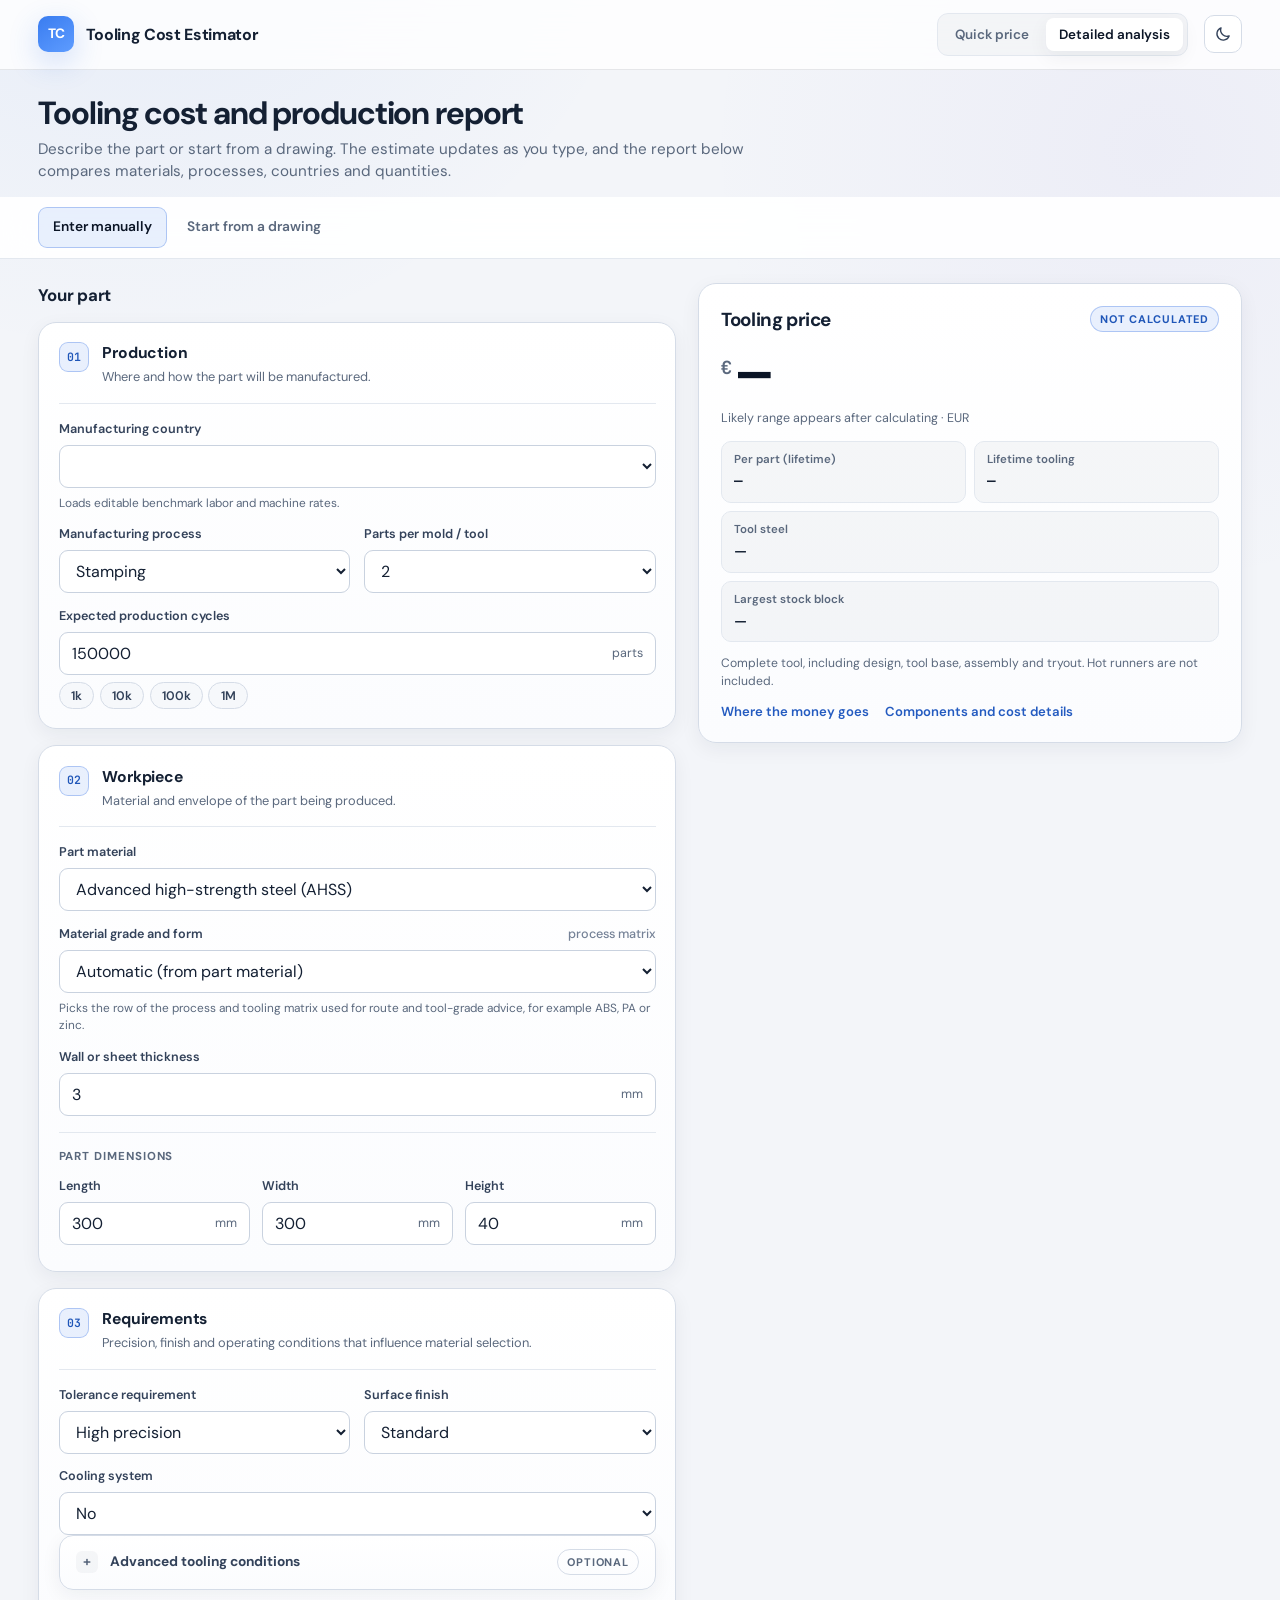
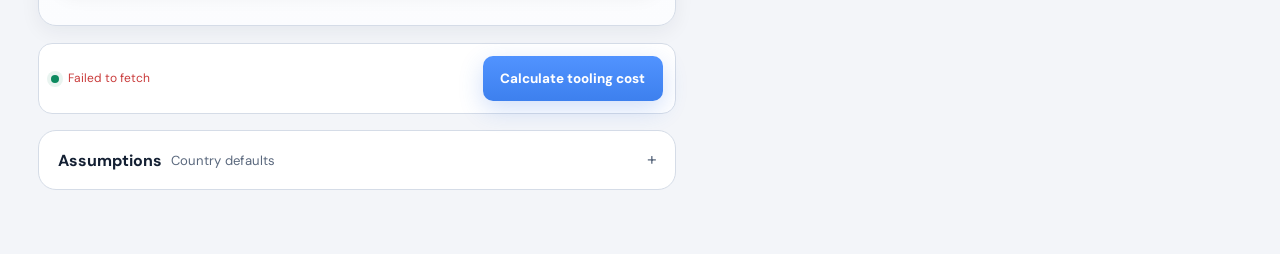
==== commit 932ca247: "Compact price card; move technical detail into the report - Price card shows only the price, likely " ====
--- a/frontend/advanced.html
+++ b/frontend/advanced.html
@@ -457,19 +457,100 @@
                 <p class="price-caption"><span id="out-range">Likely range appears after calculating</span> · <span id="result-currency">EUR</span></p>
                 <p id="estimate-scope" class="estimate-warning" role="status"></p>
 
-                <div class="result-summary-grid">
-                  <div class="summary-tile wide">
-                    <span>Costing material</span>
-                    <strong id="out-c12">—</strong>
-                  </div>
-                  <div class="summary-tile wide">
-                    <span>Maximum individual stock dimensions</span>
-                    <strong id="out-c13">—</strong>
-                  </div>
-                </div>
-
-                <p class="field-help">Complete tool: working components, construction, design, tool base and standard parts, assembly and tryout. Hot runners and automation are not included.</p>
-
+                <dl class="price-facts">
+                  <div><dt>Per part (lifetime)</dt><dd id="pc-per-part">—</dd></div>
+                  <div><dt>Lifetime tooling</dt><dd id="pc-lifetime">—</dd></div>
+                  <div class="wide"><dt>Tool steel</dt><dd id="pc-steel">—</dd></div>
+                  <div class="wide"><dt>Largest stock block</dt><dd id="out-c13">—</dd></div>
+                </dl>
+
+                <p class="price-scope">Complete tool, including design, tool base, assembly and tryout. Hot runners are not included.</p>
+                <div class="price-links">
+                  <a href="#rs-cost">Where the money goes</a>
+                  <a href="#rs-components">Components and cost details</a>
+                </div>
+              </section>
+
+            </aside>
+          </div>
+          <section id="report" class="report" aria-labelledby="report-heading" hidden>
+            <div class="section-intro report-intro">
+              <h2 id="report-heading">Production report</h2>
+              <span id="report-state" class="status-chip accent">Up to date</span>
+            </div>
+            <nav id="report-nav" class="report-nav" aria-label="Report sections">
+              <a href="#rs-summary">Summary</a>
+              <a href="#rs-cost">Cost</a>
+              <a href="#rs-life">Tool life</a>
+              <a href="#rs-components">Components</a>
+              <a href="#rs-steel">Tool steel</a>
+              <a href="#rs-matrix">Route</a>
+              <a href="#rs-process">Process</a>
+              <a href="#rs-sourcing">Sourcing</a>
+              <a href="#rs-risks">Risks</a>
+              <a href="#rs-advice">Advice</a>
+            </nav>
+
+            <div id="rs-summary" class="report-kpis">
+              <div class="kpi"><span>Tooling price</span><strong id="rk-price">—</strong><small id="rk-price-note"></small></div>
+              <div class="kpi"><span>Tooling cost per part</span><strong id="rk-per-part">—</strong><small id="rk-per-part-note"></small></div>
+              <div class="kpi"><span>Best-fit tooling material</span><strong id="rk-material">—</strong><small id="rk-material-note"></small></div>
+              <div class="kpi"><span>Lowest-cost country</span><strong id="rk-country">—</strong><small id="rk-country-note"></small></div>
+            </div>
+
+            <section class="result-card ai-card" aria-labelledby="ai-heading">
+              <div class="result-card-header">
+                <div>
+                  <h3 id="ai-heading">Recommendations in plain words</h3>
+                </div>
+                <button id="ai-btn" type="button" class="secondary-btn ai-btn">Write AI summary</button>
+              </div>
+              <p id="ai-status" class="field-help" aria-live="polite">Writes a short summary of this report. It uses only the figures calculated here, and takes about 5–15 seconds.</p>
+              <div id="ai-output" class="ai-output" hidden>
+                <p id="ai-headline" class="ai-headline"></p>
+                <h4>Recommendations</h4>
+                <ul id="ai-recommendations" class="recommendation-list reason-list"></ul>
+                <h4>Watch out for</h4>
+                <ul id="ai-watch" class="recommendation-list risk-list"></ul>
+                <p id="ai-model" class="field-help"></p>
+              </div>
+            </section>
+
+            <div id="rs-cost" class="report-grid">
+              <section class="result-card" aria-labelledby="drivers-heading">
+                <h3 id="drivers-heading">Where the money goes</h3>
+                <div id="rp-drivers" class="bar-list"></div>
+              </section>
+              <section class="result-card" aria-labelledby="quantity-heading">
+                <h3 id="quantity-heading">Tool cost by production quantity</h3>
+                <p class="field-help">Higher quantities need more durable tooling and, beyond the tool's life, replacement working components. Lifetime = first tool + replacements; the cost per part spreads the lifetime cost over the quantity shown.</p>
+                <div id="rp-quantity-chart" class="chart"></div>
+                <div class="table-wrap" role="region" aria-label="Tool cost by quantity" tabindex="0">
+                  <table class="outputs-table compare-table">
+                    <thead><tr><th>Quantity band</th><th class="num">Tool price</th><th class="num">Lifetime</th><th class="num">Per part</th></tr></thead>
+                    <tbody id="rp-quantity"></tbody>
+                  </table>
+                </div>
+              </section>
+            </div>
+
+            <section id="rs-life" class="result-card" aria-labelledby="life-heading">
+              <h3 id="life-heading">How long the tool lasts, and what the whole run costs</h3>
+              <div class="report-kpis life-kpis">
+                <div class="kpi"><span>Typical life of working parts</span><strong id="rl-life">—</strong><small id="rl-life-note"></small></div>
+                <div class="kpi"><span>Replacement sets</span><strong id="rl-replacements">—</strong><small id="rl-replacements-note"></small></div>
+                <div class="kpi"><span>Lifetime tooling cost</span><strong id="rl-lifetime">—</strong><small id="rl-lifetime-note"></small></div>
+              </div>
+
+              <ul id="rl-items" class="recommendation-list reason-list"></ul>
+              <p id="rl-basis" class="field-help"></p>
+            </section>
+
+            <section id="rs-components" class="result-card components-card" aria-labelledby="components-heading">
+              <div class="result-card-header">
+                <h3 id="components-heading">Tool components and cost details</h3>
+                <p class="costing-basis">Costing basis:&nbsp;<strong id="out-c12">—</strong></p>
+              </div>
                 <details class="technical-details tooling-block-details" open>
                   <summary>Tool block sizing</summary>
                   <div class="details-body">
@@ -493,7 +574,8 @@
                     </div>
                   </div>
                 </details>
-
+              <div class="components-grid">
+                <div class="components-editors">
                 <section id="workbook-results" hidden>
                   <p id="block-counts" class="field-help"></p>
                   <p id="grade-summary" class="field-help"></p>
@@ -519,89 +601,20 @@
                     <div class="table-wrap"><table class="outputs-table"><tbody id="sizing-example"></tbody></table></div>
                   </details>
                 </section>
-
-                <details class="technical-details">
-                  <summary>Cost breakdown &amp; technical calculation details</summary>
-                  <div class="details-body table-wrap">
-                    <table class="outputs-table" id="out-main">
+                  <p class="field-help components-empty">Component-level inputs are available for the detailed processes.</p>
+                </div>
+                <div class="components-breakdown">
+                  <details class="breakdown-details">
+                    <summary>Full cost breakdown and calculation values</summary>
+                    <p class="field-help">The grouped split is shown under "Where the money goes". This table lists every line and intermediate value.</p>
+                    <div class="table-wrap">
+<table class="outputs-table" id="out-main">
                       <tbody></tbody>
                     </table>
-                  </div>
-                </details>
-              </section>
-
-            </aside>
-          </div>
-          <section id="report" class="report" aria-labelledby="report-heading" hidden>
-            <div class="section-intro report-intro">
-              <h2 id="report-heading">Production report</h2>
-              <span id="report-state" class="status-chip accent">Up to date</span>
-            </div>
-            <nav id="report-nav" class="report-nav" aria-label="Report sections">
-              <a href="#rs-summary">Summary</a>
-              <a href="#rs-cost">Cost</a>
-              <a href="#rs-life">Tool life</a>
-              <a href="#rs-steel">Tool steel</a>
-              <a href="#rs-matrix">Route</a>
-              <a href="#rs-process">Process</a>
-              <a href="#rs-sourcing">Sourcing</a>
-              <a href="#rs-risks">Risks</a>
-              <a href="#rs-advice">Advice</a>
-            </nav>
-
-            <div id="rs-summary" class="report-kpis">
-              <div class="kpi"><span>Tooling price</span><strong id="rk-price">—</strong><small id="rk-price-note"></small></div>
-              <div class="kpi"><span>Tooling cost per part</span><strong id="rk-per-part">—</strong><small id="rk-per-part-note"></small></div>
-              <div class="kpi"><span>Best-fit tooling material</span><strong id="rk-material">—</strong><small id="rk-material-note"></small></div>
-              <div class="kpi"><span>Lowest-cost country</span><strong id="rk-country">—</strong><small id="rk-country-note"></small></div>
-            </div>
-
-            <section class="result-card ai-card" aria-labelledby="ai-heading">
-              <div class="result-card-header">
-                <div>
-                  <h3 id="ai-heading">Recommendations in plain words</h3>
-                </div>
-                <button id="ai-btn" type="button" class="secondary-btn ai-btn">Write AI summary</button>
-              </div>
-              <p id="ai-status" class="field-help" aria-live="polite">Writes a short summary of this report. It uses only the figures calculated here, and takes about 5–15 seconds.</p>
-              <div id="ai-output" class="ai-output" hidden>
-                <p id="ai-headline" class="ai-headline"></p>
-                <h4>Recommendations</h4>
-                <ul id="ai-recommendations" class="recommendation-list reason-list"></ul>
-                <h4>Watch out for</h4>
-                <ul id="ai-watch" class="recommendation-list risk-list"></ul>
-                <p id="ai-model" class="field-help"></p>
-              </div>
-            </section>
-
-            <div id="rs-cost" class="report-grid">
-              <section class="result-card" aria-labelledby="drivers-heading">
-                <h3 id="drivers-heading">Where the money goes</h3>
-                <div id="rp-drivers" class="bar-list"></div>
-              </section>
-              <section class="result-card" aria-labelledby="quantity-heading">
-                <h3 id="quantity-heading">Tool cost by production quantity</h3>
-                <p class="field-help">Higher quantities need more durable tooling and, beyond the tool's life, replacement working components. Lifetime = first tool + replacements; the cost per part spreads the lifetime cost over the quantity shown.</p>
-                <div id="rp-quantity-chart" class="chart"></div>
-                <div class="table-wrap" role="region" aria-label="Tool cost by quantity" tabindex="0">
-                  <table class="outputs-table compare-table">
-                    <thead><tr><th>Quantity band</th><th class="num">Tool price</th><th class="num">Lifetime</th><th class="num">Per part</th></tr></thead>
-                    <tbody id="rp-quantity"></tbody>
-                  </table>
-                </div>
-              </section>
-            </div>
-
-            <section id="rs-life" class="result-card" aria-labelledby="life-heading">
-              <h3 id="life-heading">How long the tool lasts, and what the whole run costs</h3>
-              <div class="report-kpis life-kpis">
-                <div class="kpi"><span>Typical life of working parts</span><strong id="rl-life">—</strong><small id="rl-life-note"></small></div>
-                <div class="kpi"><span>Replacement sets</span><strong id="rl-replacements">—</strong><small id="rl-replacements-note"></small></div>
-                <div class="kpi"><span>Lifetime tooling cost</span><strong id="rl-lifetime">—</strong><small id="rl-lifetime-note"></small></div>
-              </div>
-
-              <ul id="rl-items" class="recommendation-list reason-list"></ul>
-              <p id="rl-basis" class="field-help"></p>
+                    </div>
+                  </details>
+                </div>
+              </div>
             </section>
 
             <section id="rs-steel" class="result-card" aria-labelledby="steel-heading">
--- a/frontend/styles.css
+++ b/frontend/styles.css
@@ -1800,3 +1800,30 @@
   .collapsible.collapsed > * { display: revert !important; }
   a { color: inherit; }
 }
+
+/* Compact price card that stays beside the inputs; details live in the report */
+.price-card .price-hero { margin-top: 0.9rem; }
+.price-card .price-caption { margin-bottom: 0.9rem; }
+.price-facts { display: grid; grid-template-columns: repeat(2, minmax(0, 1fr)); gap: 0.55rem; margin: 0; }
+.price-facts > div { padding: 0.6rem 0.75rem; border-radius: 10px; background: var(--inset-bg); border: 1px solid var(--border-soft); min-width: 0; }
+.price-facts .wide { grid-column: 1 / -1; }
+.price-facts dt { color: var(--muted); font-size: 0.72rem; font-weight: 600; }
+.price-facts dd { margin: 0.15rem 0 0; color: var(--text); font-size: 0.9rem; font-weight: 600; overflow-wrap: anywhere; }
+.price-facts > div:not(.wide) dd { font-family: var(--mono); }
+.price-scope { margin: 0.8rem 0 0; color: var(--muted); font-size: 0.76rem; line-height: 1.45; }
+.price-links { display: flex; flex-wrap: wrap; gap: 0.4rem 1rem; margin-top: 0.7rem; font-size: 0.82rem; font-weight: 600; }
+@media (min-width: 1100px) {
+  .results-column { position: sticky; top: calc(var(--summary-bar-height, 0px) + 16px); align-self: start; }
+}
+
+.components-card .result-card-header { flex-wrap: wrap; gap: 0.6rem; }
+.components-card .summary-meta strong { color: var(--text-soft); font-weight: 600; }
+.components-grid { display: grid; grid-template-columns: minmax(0, 1.2fr) minmax(0, 1fr); gap: 1.4rem; margin-top: 1rem; align-items: start; }
+.components-grid h4 { margin: 0 0 0.4rem; font-size: 0.9rem; }
+#workbook-results:not([hidden]) + .components-empty { display: none; }
+.components-breakdown .outputs-table { font-size: 0.78rem; }
+@media (max-width: 1099px) { .components-grid { grid-template-columns: 1fr; } }
+.breakdown-details { border: 1px solid var(--border-soft); border-radius: 12px; padding: 0.7rem 0.9rem; background: var(--surface-soft); }
+.breakdown-details > summary { cursor: pointer; font-weight: 700; font-size: 0.88rem; }
+.breakdown-details[open] > summary { margin-bottom: 0.4rem; }
+.costing-basis { margin: 0; color: var(--muted); font-size: 0.8rem; } .costing-basis strong { color: var(--text-soft); font-weight: 600; }
